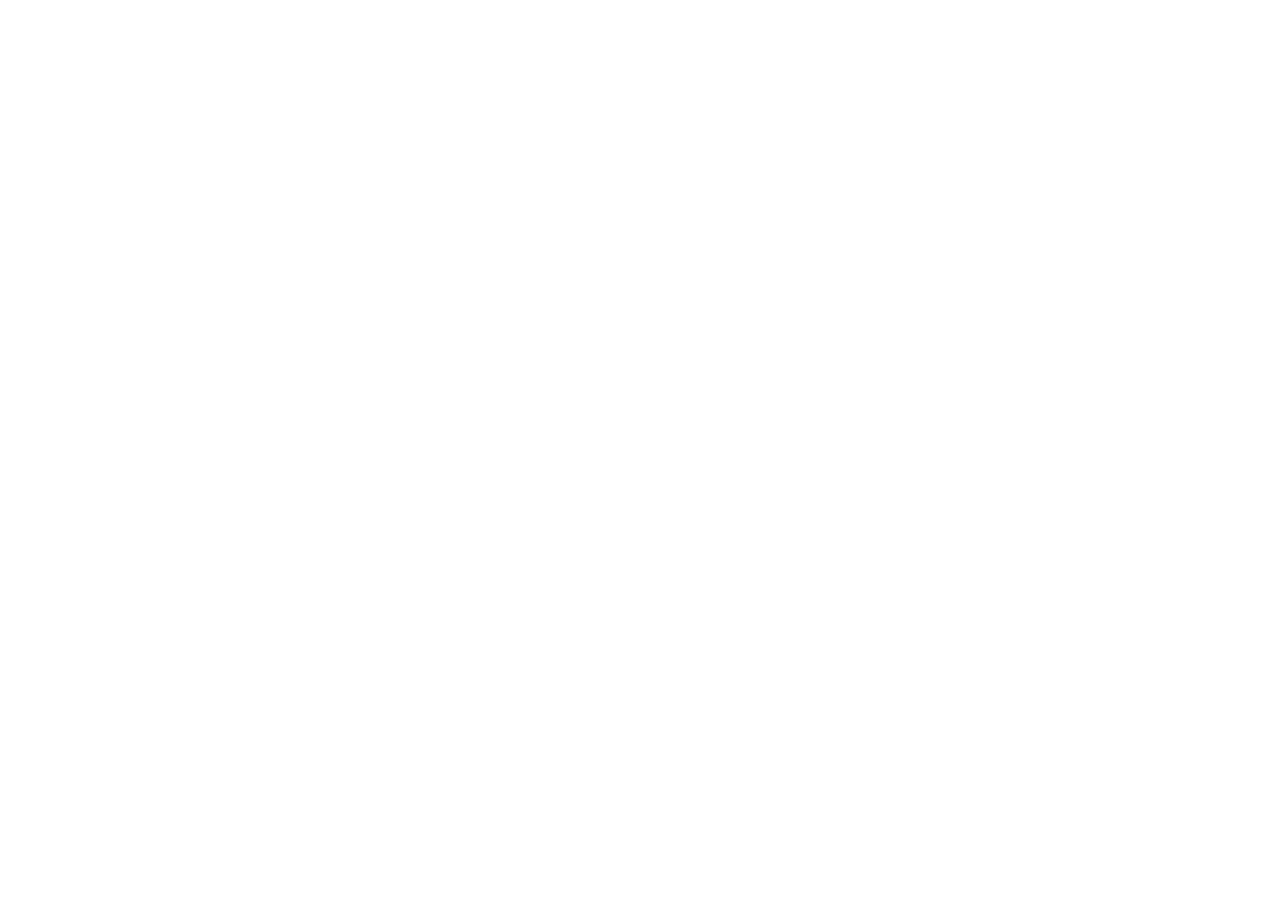
==== index.html @ d2250d35 "init project" ====
<!DOCTYPE html>
<html lang="en">

<head>
    <meta charset="UTF-8">
    <meta http-equiv="X-UA-Compatible" content="IE=edge">
    <meta name="viewport" content="width=device-width, initial-scale=1.0">
    <title>Document</title>
</head>

<body>

</body>

</html>
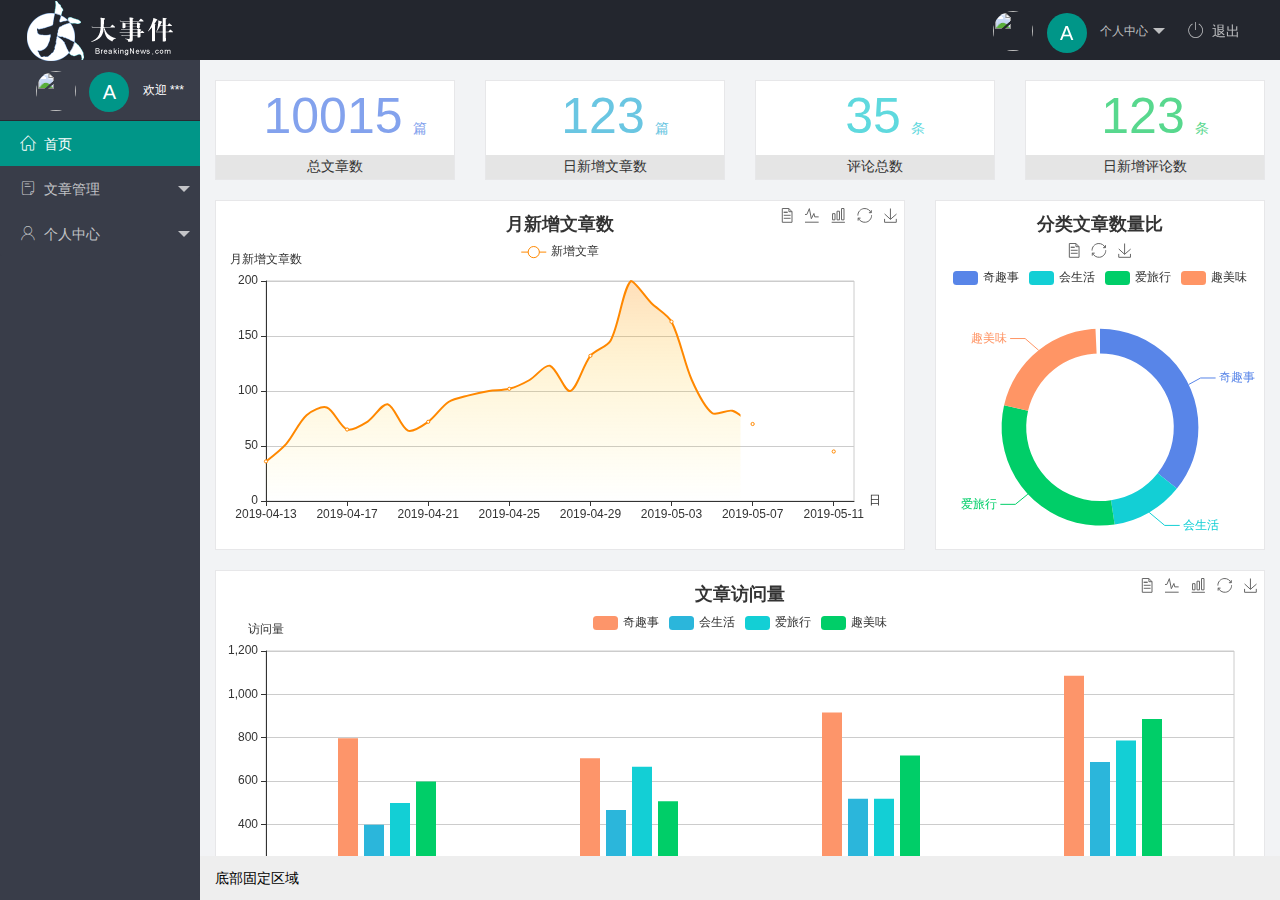
==== commit c8de2847: "完成了主页功能的开发" ====
--- a/index.html
+++ b/index.html
@@ -5,11 +5,89 @@
     <meta charset="UTF-8">
     <meta http-equiv="X-UA-Compatible" content="IE=edge">
     <meta name="viewport" content="width=device-width, initial-scale=1.0">
-    <title>Document</title>
+    <title>大事件</title>
+    <link rel="stylesheet" href="./assets/lib/layui/css/layui.css">
+    <link rel="stylesheet" href="./assets/fonts/iconfont.css">
+    <link rel="stylesheet" href="./assets/css/index.css">
 </head>
 
 <body>
+    <div class="layui-layout layui-layout-admin">
+        <div class="layui-header">
+            <div class="layui-logo layui-hide-xs">
+                <img src="./assets/images/logo.png" alt="">
+            </div>
+            <!-- 头部区域（可配合layui 已有的水平导航） -->
 
+            <ul class="layui-nav layui-layout-right">
+                <li class="layui-nav-item layui-hide layui-show-md-inline-block">
+                    <a href="javascript:;" class="user-info">
+                        <img src="//tva1.sinaimg.cn/crop.0.0.118.118.180/5db11ff4gw1e77d3nqrv8j203b03cweg.jpg" class="layui-nav-img">
+                        <span class="text-avatar">A</span> 个人中心
+                    </a>
+                    <dl class="layui-nav-child">
+                        <dd><a href="">基本资料</a></dd>
+                        <dd><a href="">更换头像</a></dd>
+                        <dd><a href="">重置密码</a></dd>
+                    </dl>
+                </li>
+                <li class="layui-nav-item" lay-header-event="menuRight" lay-unselect>
+                    <a href="javascript:;" id="btnlogOut">
+                        <!-- <i class="layui-icon layui-icon-more-vertical"></i> -->
+                        <span class="iconfont icon-tuichu"></span>退出
+                    </a>
+                </li>
+            </ul>
+        </div>
+
+        <div class="layui-side layui-bg-black">
+            <div class="layui-side-scroll">
+                <div class="user-info">
+                    <img src="//tva1.sinaimg.cn/crop.0.0.118.118.180/5db11ff4gw1e77d3nqrv8j203b03cweg.jpg" class="layui-nav-img">
+                    <span class="text-avatar">A</span>
+                    <span class="welcome"> 欢迎 ***</span>
+                </div>
+                <!-- 左侧导航区域（可配合layui已有的垂直导航） -->
+                <ul class="layui-nav layui-nav-tree" lay-shrink="all">
+                    <li class="layui-nav-item layui-this">
+                        <a href="./home/dashboard.html" target="fm"><span class="iconfont icon-home"></span>首页</a>
+                    </li>
+                    <li class="layui-nav-item ">
+                        <a class="" href="javascript:;"><span class="iconfont icon-16"></span>文章管理</a>
+                        <dl class="layui-nav-child">
+                            <dd><a href="javascript:;"><i class="layui-icon layui-icon-app"></i>文章类别</a></dd>
+                            <dd><a href="javascript:;"><i class="layui-icon layui-icon-app"></i>文章列表</a></dd>
+                            <dd><a href="javascript:;"><i class="layui-icon layui-icon-app"></i>发表文章</a></dd>
+                        </dl>
+                    </li>
+                    <li class="layui-nav-item">
+                        <a href="javascript:;"><span class="iconfont icon-user"></span>个人中心</a>
+                        <dl class="layui-nav-child">
+                            <dd><a href="javascript:;"><i class="layui-icon layui-icon-app"></i>基本资料</a></dd>
+                            <dd><a href="javascript:;"><i class="layui-icon layui-icon-app"></i>更换头像</a></dd>
+                            <dd><a href="javascript:;"><i class="layui-icon layui-icon-app"></i>重置密码</a></dd>
+                        </dl>
+                    </li>
+
+
+                </ul>
+            </div>
+        </div>
+
+        <div class="layui-body">
+            <!-- 内容主体区域 -->
+            <iframe name="fm" src="./home/dashboard.html" frameborder="0"></iframe>
+        </div>
+
+        <div class="layui-footer">
+            <!-- 底部固定区域 -->
+            底部固定区域
+        </div>
+    </div>
+    <script src="./assets/lib/layui/layui.all.js"></script>
+    <script src="./assets/lib/jquery.js"></script>
+    <script src="./assets/js/baseAPI.js"></script>
+    <script src="./assets/js/index.js"></script>
 </body>
 
 </html>--- a/assets/lib/layui/css/layui.css
+++ b/assets/lib/layui/css/layui.css
@@ -0,0 +1,2 @@
+/** layui-v2.5.5 MIT License By https://www.layui.com */
+ .layui-inline,img{display:inline-block;vertical-align:middle}h1,h2,h3,h4,h5,h6{font-weight:400}.layui-edge,.layui-header,.layui-inline,.layui-main{position:relative}.layui-body,.layui-edge,.layui-elip{overflow:hidden}.layui-btn,.layui-edge,.layui-inline,img{vertical-align:middle}.layui-btn,.layui-disabled,.layui-icon,.layui-unselect{-moz-user-select:none;-webkit-user-select:none;-ms-user-select:none}.layui-elip,.layui-form-checkbox span,.layui-form-pane .layui-form-label{text-overflow:ellipsis;white-space:nowrap}.layui-breadcrumb,.layui-tree-btnGroup{visibility:hidden}blockquote,body,button,dd,div,dl,dt,form,h1,h2,h3,h4,h5,h6,input,li,ol,p,pre,td,textarea,th,ul{margin:0;padding:0;-webkit-tap-highlight-color:rgba(0,0,0,0)}a:active,a:hover{outline:0}img{border:none}li{list-style:none}table{border-collapse:collapse;border-spacing:0}h4,h5,h6{font-size:100%}button,input,optgroup,option,select,textarea{font-family:inherit;font-size:inherit;font-style:inherit;font-weight:inherit;outline:0}pre{white-space:pre-wrap;white-space:-moz-pre-wrap;white-space:-pre-wrap;white-space:-o-pre-wrap;word-wrap:break-word}body{line-height:24px;font:14px Helvetica Neue,Helvetica,PingFang SC,Tahoma,Arial,sans-serif}hr{height:1px;margin:10px 0;border:0;clear:both}a{color:#333;text-decoration:none}a:hover{color:#777}a cite{font-style:normal;*cursor:pointer}.layui-border-box,.layui-border-box *{box-sizing:border-box}.layui-box,.layui-box *{box-sizing:content-box}.layui-clear{clear:both;*zoom:1}.layui-clear:after{content:'\20';clear:both;*zoom:1;display:block;height:0}.layui-inline{*display:inline;*zoom:1}.layui-edge{display:inline-block;width:0;height:0;border-width:6px;border-style:dashed;border-color:transparent}.layui-edge-top{top:-4px;border-bottom-color:#999;border-bottom-style:solid}.layui-edge-right{border-left-color:#999;border-left-style:solid}.layui-edge-bottom{top:2px;border-top-color:#999;border-top-style:solid}.layui-edge-left{border-right-color:#999;border-right-style:solid}.layui-disabled,.layui-disabled:hover{color:#d2d2d2!important;cursor:not-allowed!important}.layui-circle{border-radius:100%}.layui-show{display:block!important}.layui-hide{display:none!important}@font-face{font-family:layui-icon;src:url(../font/iconfont.eot?v=250);src:url(../font/iconfont.eot?v=250#iefix) format('embedded-opentype'),url(../font/iconfont.woff2?v=250) format('woff2'),url(../font/iconfont.woff?v=250) format('woff'),url(../font/iconfont.ttf?v=250) format('truetype'),url(../font/iconfont.svg?v=250#layui-icon) format('svg')}.layui-icon{font-family:layui-icon!important;font-size:16px;font-style:normal;-webkit-font-smoothing:antialiased;-moz-osx-font-smoothing:grayscale}.layui-icon-reply-fill:before{content:"\e611"}.layui-icon-set-fill:before{content:"\e614"}.layui-icon-menu-fill:before{content:"\e60f"}.layui-icon-search:before{content:"\e615"}.layui-icon-share:before{content:"\e641"}.layui-icon-set-sm:before{content:"\e620"}.layui-icon-engine:before{content:"\e628"}.layui-icon-close:before{content:"\1006"}.layui-icon-close-fill:before{content:"\1007"}.layui-icon-chart-screen:before{content:"\e629"}.layui-icon-star:before{content:"\e600"}.layui-icon-circle-dot:before{content:"\e617"}.layui-icon-chat:before{content:"\e606"}.layui-icon-release:before{content:"\e609"}.layui-icon-list:before{content:"\e60a"}.layui-icon-chart:before{content:"\e62c"}.layui-icon-ok-circle:before{content:"\1005"}.layui-icon-layim-theme:before{content:"\e61b"}.layui-icon-table:before{content:"\e62d"}.layui-icon-right:before{content:"\e602"}.layui-icon-left:before{content:"\e603"}.layui-icon-cart-simple:before{content:"\e698"}.layui-icon-face-cry:before{content:"\e69c"}.layui-icon-face-smile:before{content:"\e6af"}.layui-icon-survey:before{content:"\e6b2"}.layui-icon-tree:before{content:"\e62e"}.layui-icon-upload-circle:before{content:"\e62f"}.layui-icon-add-circle:before{content:"\e61f"}.layui-icon-download-circle:before{content:"\e601"}.layui-icon-templeate-1:before{content:"\e630"}.layui-icon-util:before{content:"\e631"}.layui-icon-face-surprised:before{content:"\e664"}.layui-icon-edit:before{content:"\e642"}.layui-icon-speaker:before{content:"\e645"}.layui-icon-down:before{content:"\e61a"}.layui-icon-file:before{content:"\e621"}.layui-icon-layouts:before{content:"\e632"}.layui-icon-rate-half:before{content:"\e6c9"}.layui-icon-add-circle-fine:before{content:"\e608"}.layui-icon-prev-circle:before{content:"\e633"}.layui-icon-read:before{content:"\e705"}.layui-icon-404:before{content:"\e61c"}.layui-icon-carousel:before{content:"\e634"}.layui-icon-help:before{content:"\e607"}.layui-icon-code-circle:before{content:"\e635"}.layui-icon-water:before{content:"\e636"}.layui-icon-username:before{content:"\e66f"}.layui-icon-find-fill:before{content:"\e670"}.layui-icon-about:before{content:"\e60b"}.layui-icon-location:before{content:"\e715"}.layui-icon-up:before{content:"\e619"}.layui-icon-pause:before{content:"\e651"}.layui-icon-date:before{content:"\e637"}.layui-icon-layim-uploadfile:before{content:"\e61d"}.layui-icon-delete:before{content:"\e640"}.layui-icon-play:before{content:"\e652"}.layui-icon-top:before{content:"\e604"}.layui-icon-friends:before{content:"\e612"}.layui-icon-refresh-3:before{content:"\e9aa"}.layui-icon-ok:before{content:"\e605"}.layui-icon-layer:before{content:"\e638"}.layui-icon-face-smile-fine:before{content:"\e60c"}.layui-icon-dollar:before{content:"\e659"}.layui-icon-group:before{content:"\e613"}.layui-icon-layim-download:before{content:"\e61e"}.layui-icon-picture-fine:before{content:"\e60d"}.layui-icon-link:before{content:"\e64c"}.layui-icon-diamond:before{content:"\e735"}.layui-icon-log:before{content:"\e60e"}.layui-icon-rate-solid:before{content:"\e67a"}.layui-icon-fonts-del:before{content:"\e64f"}.layui-icon-unlink:before{content:"\e64d"}.layui-icon-fonts-clear:before{content:"\e639"}.layui-icon-triangle-r:before{content:"\e623"}.layui-icon-circle:before{content:"\e63f"}.layui-icon-radio:before{content:"\e643"}.layui-icon-align-center:before{content:"\e647"}.layui-icon-align-right:before{content:"\e648"}.layui-icon-align-left:before{content:"\e649"}.layui-icon-loading-1:before{content:"\e63e"}.layui-icon-return:before{content:"\e65c"}.layui-icon-fonts-strong:before{content:"\e62b"}.layui-icon-upload:before{content:"\e67c"}.layui-icon-dialogue:before{content:"\e63a"}.layui-icon-video:before{content:"\e6ed"}.layui-icon-headset:before{content:"\e6fc"}.layui-icon-cellphone-fine:before{content:"\e63b"}.layui-icon-add-1:before{content:"\e654"}.layui-icon-face-smile-b:before{content:"\e650"}.layui-icon-fonts-html:before{content:"\e64b"}.layui-icon-form:before{content:"\e63c"}.layui-icon-cart:before{content:"\e657"}.layui-icon-camera-fill:before{content:"\e65d"}.layui-icon-tabs:before{content:"\e62a"}.layui-icon-fonts-code:before{content:"\e64e"}.layui-icon-fire:before{content:"\e756"}.layui-icon-set:before{content:"\e716"}.layui-icon-fonts-u:before{content:"\e646"}.layui-icon-triangle-d:before{content:"\e625"}.layui-icon-tips:before{content:"\e702"}.layui-icon-picture:before{content:"\e64a"}.layui-icon-more-vertical:before{content:"\e671"}.layui-icon-flag:before{content:"\e66c"}.layui-icon-loading:before{content:"\e63d"}.layui-icon-fonts-i:before{content:"\e644"}.layui-icon-refresh-1:before{content:"\e666"}.layui-icon-rmb:before{content:"\e65e"}.layui-icon-home:before{content:"\e68e"}.layui-icon-user:before{content:"\e770"}.layui-icon-notice:before{content:"\e667"}.layui-icon-login-weibo:before{content:"\e675"}.layui-icon-voice:before{content:"\e688"}.layui-icon-upload-drag:before{content:"\e681"}.layui-icon-login-qq:before{content:"\e676"}.layui-icon-snowflake:before{content:"\e6b1"}.layui-icon-file-b:before{content:"\e655"}.layui-icon-template:before{content:"\e663"}.layui-icon-auz:before{content:"\e672"}.layui-icon-console:before{content:"\e665"}.layui-icon-app:before{content:"\e653"}.layui-icon-prev:before{content:"\e65a"}.layui-icon-website:before{content:"\e7ae"}.layui-icon-next:before{content:"\e65b"}.layui-icon-component:before{content:"\e857"}.layui-icon-more:before{content:"\e65f"}.layui-icon-login-wechat:before{content:"\e677"}.layui-icon-shrink-right:before{content:"\e668"}.layui-icon-spread-left:before{content:"\e66b"}.layui-icon-camera:before{content:"\e660"}.layui-icon-note:before{content:"\e66e"}.layui-icon-refresh:before{content:"\e669"}.layui-icon-female:before{content:"\e661"}.layui-icon-male:before{content:"\e662"}.layui-icon-password:before{content:"\e673"}.layui-icon-senior:before{content:"\e674"}.layui-icon-theme:before{content:"\e66a"}.layui-icon-tread:before{content:"\e6c5"}.layui-icon-praise:before{content:"\e6c6"}.layui-icon-star-fill:before{content:"\e658"}.layui-icon-rate:before{content:"\e67b"}.layui-icon-template-1:before{content:"\e656"}.layui-icon-vercode:before{content:"\e679"}.layui-icon-cellphone:before{content:"\e678"}.layui-icon-screen-full:before{content:"\e622"}.layui-icon-screen-restore:before{content:"\e758"}.layui-icon-cols:before{content:"\e610"}.layui-icon-export:before{content:"\e67d"}.layui-icon-print:before{content:"\e66d"}.layui-icon-slider:before{content:"\e714"}.layui-icon-addition:before{content:"\e624"}.layui-icon-subtraction:before{content:"\e67e"}.layui-icon-service:before{content:"\e626"}.layui-icon-transfer:before{content:"\e691"}.layui-main{width:1140px;margin:0 auto}.layui-header{z-index:1000;height:60px}.layui-header a:hover{transition:all .5s;-webkit-transition:all .5s}.layui-side{position:fixed;left:0;top:0;bottom:0;z-index:999;width:200px;overflow-x:hidden}.layui-side-scroll{position:relative;width:220px;height:100%;overflow-x:hidden}.layui-body{position:absolute;left:200px;right:0;top:0;bottom:0;z-index:998;width:auto;overflow-y:auto;box-sizing:border-box}.layui-layout-body{overflow:hidden}.layui-layout-admin .layui-header{background-color:#23262E}.layui-layout-admin .layui-side{top:60px;width:200px;overflow-x:hidden}.layui-layout-admin .layui-body{position:fixed;top:60px;bottom:44px}.layui-layout-admin .layui-main{width:auto;margin:0 15px}.layui-layout-admin .layui-footer{position:fixed;left:200px;right:0;bottom:0;height:44px;line-height:44px;padding:0 15px;background-color:#eee}.layui-layout-admin .layui-logo{position:absolute;left:0;top:0;width:200px;height:100%;line-height:60px;text-align:center;color:#009688;font-size:16px}.layui-layout-admin .layui-header .layui-nav{background:0 0}.layui-layout-left{position:absolute!important;left:200px;top:0}.layui-layout-right{position:absolute!important;right:0;top:0}.layui-container{position:relative;margin:0 auto;padding:0 15px;box-sizing:border-box}.layui-fluid{position:relative;margin:0 auto;padding:0 15px}.layui-row:after,.layui-row:before{content:'';display:block;clear:both}.layui-col-lg1,.layui-col-lg10,.layui-col-lg11,.layui-col-lg12,.layui-col-lg2,.layui-col-lg3,.layui-col-lg4,.layui-col-lg5,.layui-col-lg6,.layui-col-lg7,.layui-col-lg8,.layui-col-lg9,.layui-col-md1,.layui-col-md10,.layui-col-md11,.layui-col-md12,.layui-col-md2,.layui-col-md3,.layui-col-md4,.layui-col-md5,.layui-col-md6,.layui-col-md7,.layui-col-md8,.layui-col-md9,.layui-col-sm1,.layui-col-sm10,.layui-col-sm11,.layui-col-sm12,.layui-col-sm2,.layui-col-sm3,.layui-col-sm4,.layui-col-sm5,.layui-col-sm6,.layui-col-sm7,.layui-col-sm8,.layui-col-sm9,.layui-col-xs1,.layui-col-xs10,.layui-col-xs11,.layui-col-xs12,.layui-col-xs2,.layui-col-xs3,.layui-col-xs4,.layui-col-xs5,.layui-col-xs6,.layui-col-xs7,.layui-col-xs8,.layui-col-xs9{position:relative;display:block;box-sizing:border-box}.layui-col-xs1,.layui-col-xs10,.layui-col-xs11,.layui-col-xs12,.layui-col-xs2,.layui-col-xs3,.layui-col-xs4,.layui-col-xs5,.layui-col-xs6,.layui-col-xs7,.layui-col-xs8,.layui-col-xs9{float:left}.layui-col-xs1{width:8.33333333%}.layui-col-xs2{width:16.66666667%}.layui-col-xs3{width:25%}.layui-col-xs4{width:33.33333333%}.layui-col-xs5{width:41.66666667%}.layui-col-xs6{width:50%}.layui-col-xs7{width:58.33333333%}.layui-col-xs8{width:66.66666667%}.layui-col-xs9{width:75%}.layui-col-xs10{width:83.33333333%}.layui-col-xs11{width:91.66666667%}.layui-col-xs12{width:100%}.layui-col-xs-offset1{margin-left:8.33333333%}.layui-col-xs-offset2{margin-left:16.66666667%}.layui-col-xs-offset3{margin-left:25%}.layui-col-xs-offset4{margin-left:33.33333333%}.layui-col-xs-offset5{margin-left:41.66666667%}.layui-col-xs-offset6{margin-left:50%}.layui-col-xs-offset7{margin-left:58.33333333%}.layui-col-xs-offset8{margin-left:66.66666667%}.layui-col-xs-offset9{margin-left:75%}.layui-col-xs-offset10{margin-left:83.33333333%}.layui-col-xs-offset11{margin-left:91.66666667%}.layui-col-xs-offset12{margin-left:100%}@media screen and (max-width:768px){.layui-hide-xs{display:none!important}.layui-show-xs-block{display:block!important}.layui-show-xs-inline{display:inline!important}.layui-show-xs-inline-block{display:inline-block!important}}@media screen and (min-width:768px){.layui-container{width:750px}.layui-hide-sm{display:none!important}.layui-show-sm-block{display:block!important}.layui-show-sm-inline{display:inline!important}.layui-show-sm-inline-block{display:inline-block!important}.layui-col-sm1,.layui-col-sm10,.layui-col-sm11,.layui-col-sm12,.layui-col-sm2,.layui-col-sm3,.layui-col-sm4,.layui-col-sm5,.layui-col-sm6,.layui-col-sm7,.layui-col-sm8,.layui-col-sm9{float:left}.layui-col-sm1{width:8.33333333%}.layui-col-sm2{width:16.66666667%}.layui-col-sm3{width:25%}.layui-col-sm4{width:33.33333333%}.layui-col-sm5{width:41.66666667%}.layui-col-sm6{width:50%}.layui-col-sm7{width:58.33333333%}.layui-col-sm8{width:66.66666667%}.layui-col-sm9{width:75%}.layui-col-sm10{width:83.33333333%}.layui-col-sm11{width:91.66666667%}.layui-col-sm12{width:100%}.layui-col-sm-offset1{margin-left:8.33333333%}.layui-col-sm-offset2{margin-left:16.66666667%}.layui-col-sm-offset3{margin-left:25%}.layui-col-sm-offset4{margin-left:33.33333333%}.layui-col-sm-offset5{margin-left:41.66666667%}.layui-col-sm-offset6{margin-left:50%}.layui-col-sm-offset7{margin-left:58.33333333%}.layui-col-sm-offset8{margin-left:66.66666667%}.layui-col-sm-offset9{margin-left:75%}.layui-col-sm-offset10{margin-left:83.33333333%}.layui-col-sm-offset11{margin-left:91.66666667%}.layui-col-sm-offset12{margin-left:100%}}@media screen and (min-width:992px){.layui-container{width:970px}.layui-hide-md{display:none!important}.layui-show-md-block{display:block!important}.layui-show-md-inline{display:inline!important}.layui-show-md-inline-block{display:inline-block!important}.layui-col-md1,.layui-col-md10,.layui-col-md11,.layui-col-md12,.layui-col-md2,.layui-col-md3,.layui-col-md4,.layui-col-md5,.layui-col-md6,.layui-col-md7,.layui-col-md8,.layui-col-md9{float:left}.layui-col-md1{width:8.33333333%}.layui-col-md2{width:16.66666667%}.layui-col-md3{width:25%}.layui-col-md4{width:33.33333333%}.layui-col-md5{width:41.66666667%}.layui-col-md6{width:50%}.layui-col-md7{width:58.33333333%}.layui-col-md8{width:66.66666667%}.layui-col-md9{width:75%}.layui-col-md10{width:83.33333333%}.layui-col-md11{width:91.66666667%}.layui-col-md12{width:100%}.layui-col-md-offset1{margin-left:8.33333333%}.layui-col-md-offset2{margin-left:16.66666667%}.layui-col-md-offset3{margin-left:25%}.layui-col-md-offset4{margin-left:33.33333333%}.layui-col-md-offset5{margin-left:41.66666667%}.layui-col-md-offset6{margin-left:50%}.layui-col-md-offset7{margin-left:58.33333333%}.layui-col-md-offset8{margin-left:66.66666667%}.layui-col-md-offset9{margin-left:75%}.layui-col-md-offset10{margin-left:83.33333333%}.layui-col-md-offset11{margin-left:91.66666667%}.layui-col-md-offset12{margin-left:100%}}@media screen and (min-width:1200px){.layui-container{width:1170px}.layui-hide-lg{display:none!important}.layui-show-lg-block{display:block!important}.layui-show-lg-inline{display:inline!important}.layui-show-lg-inline-block{display:inline-block!important}.layui-col-lg1,.layui-col-lg10,.layui-col-lg11,.layui-col-lg12,.layui-col-lg2,.layui-col-lg3,.layui-col-lg4,.layui-col-lg5,.layui-col-lg6,.layui-col-lg7,.layui-col-lg8,.layui-col-lg9{float:left}.layui-col-lg1{width:8.33333333%}.layui-col-lg2{width:16.66666667%}.layui-col-lg3{width:25%}.layui-col-lg4{width:33.33333333%}.layui-col-lg5{width:41.66666667%}.layui-col-lg6{width:50%}.layui-col-lg7{width:58.33333333%}.layui-col-lg8{width:66.66666667%}.layui-col-lg9{width:75%}.layui-col-lg10{width:83.33333333%}.layui-col-lg11{width:91.66666667%}.layui-col-lg12{width:100%}.layui-col-lg-offset1{margin-left:8.33333333%}.layui-col-lg-offset2{margin-left:16.66666667%}.layui-col-lg-offset3{margin-left:25%}.layui-col-lg-offset4{margin-left:33.33333333%}.layui-col-lg-offset5{margin-left:41.66666667%}.layui-col-lg-offset6{margin-left:50%}.layui-col-lg-offset7{margin-left:58.33333333%}.layui-col-lg-offset8{margin-left:66.66666667%}.layui-col-lg-offset9{margin-left:75%}.layui-col-lg-offset10{margin-left:83.33333333%}.layui-col-lg-offset11{margin-left:91.66666667%}.layui-col-lg-offset12{margin-left:100%}}.layui-col-space1{margin:-.5px}.layui-col-space1>*{padding:.5px}.layui-col-space3{margin:-1.5px}.layui-col-space3>*{padding:1.5px}.layui-col-space5{margin:-2.5px}.layui-col-space5>*{padding:2.5px}.layui-col-space8{margin:-3.5px}.layui-col-space8>*{padding:3.5px}.layui-col-space10{margin:-5px}.layui-col-space10>*{padding:5px}.layui-col-space12{margin:-6px}.layui-col-space12>*{padding:6px}.layui-col-space15{margin:-7.5px}.layui-col-space15>*{padding:7.5px}.layui-col-space18{margin:-9px}.layui-col-space18>*{padding:9px}.layui-col-space20{margin:-10px}.layui-col-space20>*{padding:10px}.layui-col-space22{margin:-11px}.layui-col-space22>*{padding:11px}.layui-col-space25{margin:-12.5px}.layui-col-space25>*{padding:12.5px}.layui-col-space30{margin:-15px}.layui-col-space30>*{padding:15px}.layui-btn,.layui-input,.layui-select,.layui-textarea,.layui-upload-button{outline:0;-webkit-appearance:none;transition:all .3s;-webkit-transition:all .3s;box-sizing:border-box}.layui-elem-quote{margin-bottom:10px;padding:15px;line-height:22px;border-left:5px solid #009688;border-radius:0 2px 2px 0;background-color:#f2f2f2}.layui-quote-nm{border-style:solid;border-width:1px 1px 1px 5px;background:0 0}.layui-elem-field{margin-bottom:10px;padding:0;border-width:1px;border-style:solid}.layui-elem-field legend{margin-left:20px;padding:0 10px;font-size:20px;font-weight:300}.layui-field-title{margin:10px 0 20px;border-width:1px 0 0}.layui-field-box{padding:10px 15px}.layui-field-title .layui-field-box{padding:10px 0}.layui-progress{position:relative;height:6px;border-radius:20px;background-color:#e2e2e2}.layui-progress-bar{position:absolute;left:0;top:0;width:0;max-width:100%;height:6px;border-radius:20px;text-align:right;background-color:#5FB878;transition:all .3s;-webkit-transition:all .3s}.layui-progress-big,.layui-progress-big .layui-progress-bar{height:18px;line-height:18px}.layui-progress-text{position:relative;top:-20px;line-height:18px;font-size:12px;color:#666}.layui-progress-big .layui-progress-text{position:static;padding:0 10px;color:#fff}.layui-collapse{border-width:1px;border-style:solid;border-radius:2px}.layui-colla-content,.layui-colla-item{border-top-width:1px;border-top-style:solid}.layui-colla-item:first-child{border-top:none}.layui-colla-title{position:relative;height:42px;line-height:42px;padding:0 15px 0 35px;color:#333;background-color:#f2f2f2;cursor:pointer;font-size:14px;overflow:hidden}.layui-colla-content{display:none;padding:10px 15px;line-height:22px;color:#666}.layui-colla-icon{position:absolute;left:15px;top:0;font-size:14px}.layui-card{margin-bottom:15px;border-radius:2px;background-color:#fff;box-shadow:0 1px 2px 0 rgba(0,0,0,.05)}.layui-card:last-child{margin-bottom:0}.layui-card-header{position:relative;height:42px;line-height:42px;padding:0 15px;border-bottom:1px solid #f6f6f6;color:#333;border-radius:2px 2px 0 0;font-size:14px}.layui-bg-black,.layui-bg-blue,.layui-bg-cyan,.layui-bg-green,.layui-bg-orange,.layui-bg-red{color:#fff!important}.layui-card-body{position:relative;padding:10px 15px;line-height:24px}.layui-card-body[pad15]{padding:15px}.layui-card-body[pad20]{padding:20px}.layui-card-body .layui-table{margin:5px 0}.layui-card .layui-tab{margin:0}.layui-panel-window{position:relative;padding:15px;border-radius:0;border-top:5px solid #E6E6E6;background-color:#fff}.layui-auxiliar-moving{position:fixed;left:0;right:0;top:0;bottom:0;width:100%;height:100%;background:0 0;z-index:9999999999}.layui-form-label,.layui-form-mid,.layui-form-select,.layui-input-block,.layui-input-inline,.layui-textarea{position:relative}.layui-bg-red{background-color:#FF5722!important}.layui-bg-orange{background-color:#FFB800!important}.layui-bg-green{background-color:#009688!important}.layui-bg-cyan{background-color:#2F4056!important}.layui-bg-blue{background-color:#1E9FFF!important}.layui-bg-black{background-color:#393D49!important}.layui-bg-gray{background-color:#eee!important;color:#666!important}.layui-badge-rim,.layui-colla-content,.layui-colla-item,.layui-collapse,.layui-elem-field,.layui-form-pane .layui-form-item[pane],.layui-form-pane .layui-form-label,.layui-input,.layui-layedit,.layui-layedit-tool,.layui-quote-nm,.layui-select,.layui-tab-bar,.layui-tab-card,.layui-tab-title,.layui-tab-title .layui-this:after,.layui-textarea{border-color:#e6e6e6}.layui-timeline-item:before,hr{background-color:#e6e6e6}.layui-text{line-height:22px;font-size:14px;color:#666}.layui-text h1,.layui-text h2,.layui-text h3{font-weight:500;color:#333}.layui-text h1{font-size:30px}.layui-text h2{font-size:24px}.layui-text h3{font-size:18px}.layui-text a:not(.layui-btn){color:#01AAED}.layui-text a:not(.layui-btn):hover{text-decoration:underline}.layui-text ul{padding:5px 0 5px 15px}.layui-text ul li{margin-top:5px;list-style-type:disc}.layui-text em,.layui-word-aux{color:#999!important;padding:0 5px!important}.layui-btn{display:inline-block;height:38px;line-height:38px;padding:0 18px;background-color:#009688;color:#fff;white-space:nowrap;text-align:center;font-size:14px;border:none;border-radius:2px;cursor:pointer}.layui-btn:hover{opacity:.8;filter:alpha(opacity=80);color:#fff}.layui-btn:active{opacity:1;filter:alpha(opacity=100)}.layui-btn+.layui-btn{margin-left:10px}.layui-btn-container{font-size:0}.layui-btn-container .layui-btn{margin-right:10px;margin-bottom:10px}.layui-btn-container .layui-btn+.layui-btn{margin-left:0}.layui-table .layui-btn-container .layui-btn{margin-bottom:9px}.layui-btn-radius{border-radius:100px}.layui-btn .layui-icon{margin-right:3px;font-size:18px;vertical-align:bottom;vertical-align:middle\9}.layui-btn-primary{border:1px solid #C9C9C9;background-color:#fff;color:#555}.layui-btn-primary:hover{border-color:#009688;color:#333}.layui-btn-normal{background-color:#1E9FFF}.layui-btn-warm{background-color:#FFB800}.layui-btn-danger{background-color:#FF5722}.layui-btn-checked{background-color:#5FB878}.layui-btn-disabled,.layui-btn-disabled:active,.layui-btn-disabled:hover{border:1px solid #e6e6e6;background-color:#FBFBFB;color:#C9C9C9;cursor:not-allowed;opacity:1}.layui-btn-lg{height:44px;line-height:44px;padding:0 25px;font-size:16px}.layui-btn-sm{height:30px;line-height:30px;padding:0 10px;font-size:12px}.layui-btn-sm i{font-size:16px!important}.layui-btn-xs{height:22px;line-height:22px;padding:0 5px;font-size:12px}.layui-btn-xs i{font-size:14px!important}.layui-btn-group{display:inline-block;vertical-align:middle;font-size:0}.layui-btn-group .layui-btn{margin-left:0!important;margin-right:0!important;border-left:1px solid rgba(255,255,255,.5);border-radius:0}.layui-btn-group .layui-btn-primary{border-left:none}.layui-btn-group .layui-btn-primary:hover{border-color:#C9C9C9;color:#009688}.layui-btn-group .layui-btn:first-child{border-left:none;border-radius:2px 0 0 2px}.layui-btn-group .layui-btn-primary:first-child{border-left:1px solid #c9c9c9}.layui-btn-group .layui-btn:last-child{border-radius:0 2px 2px 0}.layui-btn-group .layui-btn+.layui-btn{margin-left:0}.layui-btn-group+.layui-btn-group{margin-left:10px}.layui-btn-fluid{width:100%}.layui-input,.layui-select,.layui-textarea{height:38px;line-height:1.3;line-height:38px\9;border-width:1px;border-style:solid;background-color:#fff;border-radius:2px}.layui-input::-webkit-input-placeholder,.layui-select::-webkit-input-placeholder,.layui-textarea::-webkit-input-placeholder{line-height:1.3}.layui-input,.layui-textarea{display:block;width:100%;padding-left:10px}.layui-input:hover,.layui-textarea:hover{border-color:#D2D2D2!important}.layui-input:focus,.layui-textarea:focus{border-color:#C9C9C9!important}.layui-textarea{min-height:100px;height:auto;line-height:20px;padding:6px 10px;resize:vertical}.layui-select{padding:0 10px}.layui-form input[type=checkbox],.layui-form input[type=radio],.layui-form select{display:none}.layui-form [lay-ignore]{display:initial}.layui-form-item{margin-bottom:15px;clear:both;*zoom:1}.layui-form-item:after{content:'\20';clear:both;*zoom:1;display:block;height:0}.layui-form-label{float:left;display:block;padding:9px 15px;width:80px;font-weight:400;line-height:20px;text-align:right}.layui-form-label-col{display:block;float:none;padding:9px 0;line-height:20px;text-align:left}.layui-form-item .layui-inline{margin-bottom:5px;margin-right:10px}.layui-input-block{margin-left:110px;min-height:36px}.layui-input-inline{display:inline-block;vertical-align:middle}.layui-form-item .layui-input-inline{float:left;width:190px;margin-right:10px}.layui-form-text .layui-input-inline{width:auto}.layui-form-mid{float:left;display:block;padding:9px 0!important;line-height:20px;margin-right:10px}.layui-form-danger+.layui-form-select .layui-input,.layui-form-danger:focus{border-color:#FF5722!important}.layui-form-select .layui-input{padding-right:30px;cursor:pointer}.layui-form-select .layui-edge{position:absolute;right:10px;top:50%;margin-top:-3px;cursor:pointer;border-width:6px;border-top-color:#c2c2c2;border-top-style:solid;transition:all .3s;-webkit-transition:all .3s}.layui-form-select dl{display:none;position:absolute;left:0;top:42px;padding:5px 0;z-index:899;min-width:100%;border:1px solid #d2d2d2;max-height:300px;overflow-y:auto;background-color:#fff;border-radius:2px;box-shadow:0 2px 4px rgba(0,0,0,.12);box-sizing:border-box}.layui-form-select dl dd,.layui-form-select dl dt{padding:0 10px;line-height:36px;white-space:nowrap;overflow:hidden;text-overflow:ellipsis}.layui-form-select dl dt{font-size:12px;color:#999}.layui-form-select dl dd{cursor:pointer}.layui-form-select dl dd:hover{background-color:#f2f2f2;-webkit-transition:.5s all;transition:.5s all}.layui-form-select .layui-select-group dd{padding-left:20px}.layui-form-select dl dd.layui-select-tips{padding-left:10px!important;color:#999}.layui-form-select dl dd.layui-this{background-color:#5FB878;color:#fff}.layui-form-checkbox,.layui-form-select dl dd.layui-disabled{background-color:#fff}.layui-form-selected dl{display:block}.layui-form-checkbox,.layui-form-checkbox *,.layui-form-switch{display:inline-block;vertical-align:middle}.layui-form-selected .layui-edge{margin-top:-9px;-webkit-transform:rotate(180deg);transform:rotate(180deg);margin-top:-3px\9}:root .layui-form-selected .layui-edge{margin-top:-9px\0/IE9}.layui-form-selectup dl{top:auto;bottom:42px}.layui-select-none{margin:5px 0;text-align:center;color:#999}.layui-select-disabled .layui-disabled{border-color:#eee!important}.layui-select-disabled .layui-edge{border-top-color:#d2d2d2}.layui-form-checkbox{position:relative;height:30px;line-height:30px;margin-right:10px;padding-right:30px;cursor:pointer;font-size:0;-webkit-transition:.1s linear;transition:.1s linear;box-sizing:border-box}.layui-form-checkbox span{padding:0 10px;height:100%;font-size:14px;border-radius:2px 0 0 2px;background-color:#d2d2d2;color:#fff;overflow:hidden}.layui-form-checkbox:hover span{background-color:#c2c2c2}.layui-form-checkbox i{position:absolute;right:0;top:0;width:30px;height:28px;border:1px solid #d2d2d2;border-left:none;border-radius:0 2px 2px 0;color:#fff;font-size:20px;text-align:center}.layui-form-checkbox:hover i{border-color:#c2c2c2;color:#c2c2c2}.layui-form-checked,.layui-form-checked:hover{border-color:#5FB878}.layui-form-checked span,.layui-form-checked:hover span{background-color:#5FB878}.layui-form-checked i,.layui-form-checked:hover i{color:#5FB878}.layui-form-item .layui-form-checkbox{margin-top:4px}.layui-form-checkbox[lay-skin=primary]{height:auto!important;line-height:normal!important;min-width:18px;min-height:18px;border:none!important;margin-right:0;padding-left:28px;padding-right:0;background:0 0}.layui-form-checkbox[lay-skin=primary] span{padding-left:0;padding-right:15px;line-height:18px;background:0 0;color:#666}.layui-form-checkbox[lay-skin=primary] i{right:auto;left:0;width:16px;height:16px;line-height:16px;border:1px solid #d2d2d2;font-size:12px;border-radius:2px;background-color:#fff;-webkit-transition:.1s linear;transition:.1s linear}.layui-form-checkbox[lay-skin=primary]:hover i{border-color:#5FB878;color:#fff}.layui-form-checked[lay-skin=primary] i{border-color:#5FB878!important;background-color:#5FB878;color:#fff}.layui-checkbox-disbaled[lay-skin=primary] span{background:0 0!important;color:#c2c2c2}.layui-checkbox-disbaled[lay-skin=primary]:hover i{border-color:#d2d2d2}.layui-form-item .layui-form-checkbox[lay-skin=primary]{margin-top:10px}.layui-form-switch{position:relative;height:22px;line-height:22px;min-width:35px;padding:0 5px;margin-top:8px;border:1px solid #d2d2d2;border-radius:20px;cursor:pointer;background-color:#fff;-webkit-transition:.1s linear;transition:.1s linear}.layui-form-switch i{position:absolute;left:5px;top:3px;width:16px;height:16px;border-radius:20px;background-color:#d2d2d2;-webkit-transition:.1s linear;transition:.1s linear}.layui-form-switch em{position:relative;top:0;width:25px;margin-left:21px;padding:0!important;text-align:center!important;color:#999!important;font-style:normal!important;font-size:12px}.layui-form-onswitch{border-color:#5FB878;background-color:#5FB878}.layui-checkbox-disbaled,.layui-checkbox-disbaled i{border-color:#e2e2e2!important}.layui-form-onswitch i{left:100%;margin-left:-21px;background-color:#fff}.layui-form-onswitch em{margin-left:5px;margin-right:21px;color:#fff!important}.layui-checkbox-disbaled span{background-color:#e2e2e2!important}.layui-checkbox-disbaled:hover i{color:#fff!important}[lay-radio]{display:none}.layui-form-radio,.layui-form-radio *{display:inline-block;vertical-align:middle}.layui-form-radio{line-height:28px;margin:6px 10px 0 0;padding-right:10px;cursor:pointer;font-size:0}.layui-form-radio *{font-size:14px}.layui-form-radio>i{margin-right:8px;font-size:22px;color:#c2c2c2}.layui-form-radio>i:hover,.layui-form-radioed>i{color:#5FB878}.layui-radio-disbaled>i{color:#e2e2e2!important}.layui-form-pane .layui-form-label{width:110px;padding:8px 15px;height:38px;line-height:20px;border-width:1px;border-style:solid;border-radius:2px 0 0 2px;text-align:center;background-color:#FBFBFB;overflow:hidden;box-sizing:border-box}.layui-form-pane .layui-input-inline{margin-left:-1px}.layui-form-pane .layui-input-block{margin-left:110px;left:-1px}.layui-form-pane .layui-input{border-radius:0 2px 2px 0}.layui-form-pane .layui-form-text .layui-form-label{float:none;width:100%;border-radius:2px;box-sizing:border-box;text-align:left}.layui-form-pane .layui-form-text .layui-input-inline{display:block;margin:0;top:-1px;clear:both}.layui-form-pane .layui-form-text .layui-input-block{margin:0;left:0;top:-1px}.layui-form-pane .layui-form-text .layui-textarea{min-height:100px;border-radius:0 0 2px 2px}.layui-form-pane .layui-form-checkbox{margin:4px 0 4px 10px}.layui-form-pane .layui-form-radio,.layui-form-pane .layui-form-switch{margin-top:6px;margin-left:10px}.layui-form-pane .layui-form-item[pane]{position:relative;border-width:1px;border-style:solid}.layui-form-pane .layui-form-item[pane] .layui-form-label{position:absolute;left:0;top:0;height:100%;border-width:0 1px 0 0}.layui-form-pane .layui-form-item[pane] .layui-input-inline{margin-left:110px}@media screen and (max-width:450px){.layui-form-item .layui-form-label{text-overflow:ellipsis;overflow:hidden;white-space:nowrap}.layui-form-item .layui-inline{display:block;margin-right:0;margin-bottom:20px;clear:both}.layui-form-item .layui-inline:after{content:'\20';clear:both;display:block;height:0}.layui-form-item .layui-input-inline{display:block;float:none;left:-3px;width:auto;margin:0 0 10px 112px}.layui-form-item .layui-input-inline+.layui-form-mid{margin-left:110px;top:-5px;padding:0}.layui-form-item .layui-form-checkbox{margin-right:5px;margin-bottom:5px}}.layui-layedit{border-width:1px;border-style:solid;border-radius:2px}.layui-layedit-tool{padding:3px 5px;border-bottom-width:1px;border-bottom-style:solid;font-size:0}.layedit-tool-fixed{position:fixed;top:0;border-top:1px solid #e2e2e2}.layui-layedit-tool .layedit-tool-mid,.layui-layedit-tool .layui-icon{display:inline-block;vertical-align:middle;text-align:center;font-size:14px}.layui-layedit-tool .layui-icon{position:relative;width:32px;height:30px;line-height:30px;margin:3px 5px;color:#777;cursor:pointer;border-radius:2px}.layui-layedit-tool .layui-icon:hover{color:#393D49}.layui-layedit-tool .layui-icon:active{color:#000}.layui-layedit-tool .layedit-tool-active{background-color:#e2e2e2;color:#000}.layui-layedit-tool .layui-disabled,.layui-layedit-tool .layui-disabled:hover{color:#d2d2d2;cursor:not-allowed}.layui-layedit-tool .layedit-tool-mid{width:1px;height:18px;margin:0 10px;background-color:#d2d2d2}.layedit-tool-html{width:50px!important;font-size:30px!important}.layedit-tool-b,.layedit-tool-code,.layedit-tool-help{font-size:16px!important}.layedit-tool-d,.layedit-tool-face,.layedit-tool-image,.layedit-tool-unlink{font-size:18px!important}.layedit-tool-image input{position:absolute;font-size:0;left:0;top:0;width:100%;height:100%;opacity:.01;filter:Alpha(opacity=1);cursor:pointer}.layui-layedit-iframe iframe{display:block;width:100%}#LAY_layedit_code{overflow:hidden}.layui-laypage{display:inline-block;*display:inline;*zoom:1;vertical-align:middle;margin:10px 0;font-size:0}.layui-laypage>a:first-child,.layui-laypage>a:first-child em{border-radius:2px 0 0 2px}.layui-laypage>a:last-child,.layui-laypage>a:last-child em{border-radius:0 2px 2px 0}.layui-laypage>:first-child{margin-left:0!important}.layui-laypage>:last-child{margin-right:0!important}.layui-laypage a,.layui-laypage button,.layui-laypage input,.layui-laypage select,.layui-laypage span{border:1px solid #e2e2e2}.layui-laypage a,.layui-laypage span{display:inline-block;*display:inline;*zoom:1;vertical-align:middle;padding:0 15px;height:28px;line-height:28px;margin:0 -1px 5px 0;background-color:#fff;color:#333;font-size:12px}.layui-flow-more a *,.layui-laypage input,.layui-table-view select[lay-ignore]{display:inline-block}.layui-laypage a:hover{color:#009688}.layui-laypage em{font-style:normal}.layui-laypage .layui-laypage-spr{color:#999;font-weight:700}.layui-laypage a{text-decoration:none}.layui-laypage .layui-laypage-curr{position:relative}.layui-laypage .layui-laypage-curr em{position:relative;color:#fff}.layui-laypage .layui-laypage-curr .layui-laypage-em{position:absolute;left:-1px;top:-1px;padding:1px;width:100%;height:100%;background-color:#009688}.layui-laypage-em{border-radius:2px}.layui-laypage-next em,.layui-laypage-prev em{font-family:Sim sun;font-size:16px}.layui-laypage .layui-laypage-count,.layui-laypage .layui-laypage-limits,.layui-laypage .layui-laypage-refresh,.layui-laypage .layui-laypage-skip{margin-left:10px;margin-right:10px;padding:0;border:none}.layui-laypage .layui-laypage-limits,.layui-laypage .layui-laypage-refresh{vertical-align:top}.layui-laypage .layui-laypage-refresh i{font-size:18px;cursor:pointer}.layui-laypage select{height:22px;padding:3px;border-radius:2px;cursor:pointer}.layui-laypage .layui-laypage-skip{height:30px;line-height:30px;color:#999}.layui-laypage button,.layui-laypage input{height:30px;line-height:30px;border-radius:2px;vertical-align:top;background-color:#fff;box-sizing:border-box}.layui-laypage input{width:40px;margin:0 10px;padding:0 3px;text-align:center}.layui-laypage input:focus,.layui-laypage select:focus{border-color:#009688!important}.layui-laypage button{margin-left:10px;padding:0 10px;cursor:pointer}.layui-table,.layui-table-view{margin:10px 0}.layui-flow-more{margin:10px 0;text-align:center;color:#999;font-size:14px}.layui-flow-more a{height:32px;line-height:32px}.layui-flow-more a *{vertical-align:top}.layui-flow-more a cite{padding:0 20px;border-radius:3px;background-color:#eee;color:#333;font-style:normal}.layui-flow-more a cite:hover{opacity:.8}.layui-flow-more a i{font-size:30px;color:#737383}.layui-table{width:100%;background-color:#fff;color:#666}.layui-table tr{transition:all .3s;-webkit-transition:all .3s}.layui-table th{text-align:left;font-weight:400}.layui-table tbody tr:hover,.layui-table thead tr,.layui-table-click,.layui-table-header,.layui-table-hover,.layui-table-mend,.layui-table-patch,.layui-table-tool,.layui-table-total,.layui-table-total tr,.layui-table[lay-even] tr:nth-child(even){background-color:#f2f2f2}.layui-table td,.layui-table th,.layui-table-col-set,.layui-table-fixed-r,.layui-table-grid-down,.layui-table-header,.layui-table-page,.layui-table-tips-main,.layui-table-tool,.layui-table-total,.layui-table-view,.layui-table[lay-skin=line],.layui-table[lay-skin=row]{border-width:1px;border-style:solid;border-color:#e6e6e6}.layui-table td,.layui-table th{position:relative;padding:9px 15px;min-height:20px;line-height:20px;font-size:14px}.layui-table[lay-skin=line] td,.layui-table[lay-skin=line] th{border-width:0 0 1px}.layui-table[lay-skin=row] td,.layui-table[lay-skin=row] th{border-width:0 1px 0 0}.layui-table[lay-skin=nob] td,.layui-table[lay-skin=nob] th{border:none}.layui-table img{max-width:100px}.layui-table[lay-size=lg] td,.layui-table[lay-size=lg] th{padding:15px 30px}.layui-table-view .layui-table[lay-size=lg] .layui-table-cell{height:40px;line-height:40px}.layui-table[lay-size=sm] td,.layui-table[lay-size=sm] th{font-size:12px;padding:5px 10px}.layui-table-view .layui-table[lay-size=sm] .layui-table-cell{height:20px;line-height:20px}.layui-table[lay-data]{display:none}.layui-table-box{position:relative;overflow:hidden}.layui-table-view .layui-table{position:relative;width:auto;margin:0}.layui-table-view .layui-table[lay-skin=line]{border-width:0 1px 0 0}.layui-table-view .layui-table[lay-skin=row]{border-width:0 0 1px}.layui-table-view .layui-table td,.layui-table-view .layui-table th{padding:5px 0;border-top:none;border-left:none}.layui-table-view .layui-table th.layui-unselect .layui-table-cell span{cursor:pointer}.layui-table-view .layui-table td{cursor:default}.layui-table-view .layui-table td[data-edit=text]{cursor:text}.layui-table-view .layui-form-checkbox[lay-skin=primary] i{width:18px;height:18px}.layui-table-view .layui-form-radio{line-height:0;padding:0}.layui-table-view .layui-form-radio>i{margin:0;font-size:20px}.layui-table-init{position:absolute;left:0;top:0;width:100%;height:100%;text-align:center;z-index:110}.layui-table-init .layui-icon{position:absolute;left:50%;top:50%;margin:-15px 0 0 -15px;font-size:30px;color:#c2c2c2}.layui-table-header{border-width:0 0 1px;overflow:hidden}.layui-table-header .layui-table{margin-bottom:-1px}.layui-table-tool .layui-inline[lay-event]{position:relative;width:26px;height:26px;padding:5px;line-height:16px;margin-right:10px;text-align:center;color:#333;border:1px solid #ccc;cursor:pointer;-webkit-transition:.5s all;transition:.5s all}.layui-table-tool .layui-inline[lay-event]:hover{border:1px solid #999}.layui-table-tool-temp{padding-right:120px}.layui-table-tool-self{position:absolute;right:17px;top:10px}.layui-table-tool .layui-table-tool-self .layui-inline[lay-event]{margin:0 0 0 10px}.layui-table-tool-panel{position:absolute;top:29px;left:-1px;padding:5px 0;min-width:150px;min-height:40px;border:1px solid #d2d2d2;text-align:left;overflow-y:auto;background-color:#fff;box-shadow:0 2px 4px rgba(0,0,0,.12)}.layui-table-cell,.layui-table-tool-panel li{overflow:hidden;text-overflow:ellipsis;white-space:nowrap}.layui-table-tool-panel li{padding:0 10px;line-height:30px;-webkit-transition:.5s all;transition:.5s all}.layui-table-tool-panel li .layui-form-checkbox[lay-skin=primary]{width:100%;padding-left:28px}.layui-table-tool-panel li:hover{background-color:#f2f2f2}.layui-table-tool-panel li .layui-form-checkbox[lay-skin=primary] i{position:absolute;left:0;top:0}.layui-table-tool-panel li .layui-form-checkbox[lay-skin=primary] span{padding:0}.layui-table-tool .layui-table-tool-self .layui-table-tool-panel{left:auto;right:-1px}.layui-table-col-set{position:absolute;right:0;top:0;width:20px;height:100%;border-width:0 0 0 1px;background-color:#fff}.layui-table-sort{width:10px;height:20px;margin-left:5px;cursor:pointer!important}.layui-table-sort .layui-edge{position:absolute;left:5px;border-width:5px}.layui-table-sort .layui-table-sort-asc{top:3px;border-top:none;border-bottom-style:solid;border-bottom-color:#b2b2b2}.layui-table-sort .layui-table-sort-asc:hover{border-bottom-color:#666}.layui-table-sort .layui-table-sort-desc{bottom:5px;border-bottom:none;border-top-style:solid;border-top-color:#b2b2b2}.layui-table-sort .layui-table-sort-desc:hover{border-top-color:#666}.layui-table-sort[lay-sort=asc] .layui-table-sort-asc{border-bottom-color:#000}.layui-table-sort[lay-sort=desc] .layui-table-sort-desc{border-top-color:#000}.layui-table-cell{height:28px;line-height:28px;padding:0 15px;position:relative;box-sizing:border-box}.layui-table-cell .layui-form-checkbox[lay-skin=primary]{top:-1px;padding:0}.layui-table-cell .layui-table-link{color:#01AAED}.laytable-cell-checkbox,.laytable-cell-numbers,.laytable-cell-radio,.laytable-cell-space{padding:0;text-align:center}.layui-table-body{position:relative;overflow:auto;margin-right:-1px;margin-bottom:-1px}.layui-table-body .layui-none{line-height:26px;padding:15px;text-align:center;color:#999}.layui-table-fixed{position:absolute;left:0;top:0;z-index:101}.layui-table-fixed .layui-table-body{overflow:hidden}.layui-table-fixed-l{box-shadow:0 -1px 8px rgba(0,0,0,.08)}.layui-table-fixed-r{left:auto;right:-1px;border-width:0 0 0 1px;box-shadow:-1px 0 8px rgba(0,0,0,.08)}.layui-table-fixed-r .layui-table-header{position:relative;overflow:visible}.layui-table-mend{position:absolute;right:-49px;top:0;height:100%;width:50px}.layui-table-tool{position:relative;z-index:890;width:100%;min-height:50px;line-height:30px;padding:10px 15px;border-width:0 0 1px}.layui-table-tool .layui-btn-container{margin-bottom:-10px}.layui-table-page,.layui-table-total{border-width:1px 0 0;margin-bottom:-1px;overflow:hidden}.layui-table-page{position:relative;width:100%;padding:7px 7px 0;height:41px;font-size:12px;white-space:nowrap}.layui-table-page>div{height:26px}.layui-table-page .layui-laypage{margin:0}.layui-table-page .layui-laypage a,.layui-table-page .layui-laypage span{height:26px;line-height:26px;margin-bottom:10px;border:none;background:0 0}.layui-table-page .layui-laypage a,.layui-table-page .layui-laypage span.layui-laypage-curr{padding:0 12px}.layui-table-page .layui-laypage span{margin-left:0;padding:0}.layui-table-page .layui-laypage .layui-laypage-prev{margin-left:-7px!important}.layui-table-page .layui-laypage .layui-laypage-curr .layui-laypage-em{left:0;top:0;padding:0}.layui-table-page .layui-laypage button,.layui-table-page .layui-laypage input{height:26px;line-height:26px}.layui-table-page .layui-laypage input{width:40px}.layui-table-page .layui-laypage button{padding:0 10px}.layui-table-page select{height:18px}.layui-table-patch .layui-table-cell{padding:0;width:30px}.layui-table-edit{position:absolute;left:0;top:0;width:100%;height:100%;padding:0 14px 1px;border-radius:0;box-shadow:1px 1px 20px rgba(0,0,0,.15)}.layui-table-edit:focus{border-color:#5FB878!important}select.layui-table-edit{padding:0 0 0 10px;border-color:#C9C9C9}.layui-table-view .layui-form-checkbox,.layui-table-view .layui-form-radio,.layui-table-view .layui-form-switch{top:0;margin:0;box-sizing:content-box}.layui-table-view .layui-form-checkbox{top:-1px;height:26px;line-height:26px}.layui-table-view .layui-form-checkbox i{height:26px}.layui-table-grid .layui-table-cell{overflow:visible}.layui-table-grid-down{position:absolute;top:0;right:0;width:26px;height:100%;padding:5px 0;border-width:0 0 0 1px;text-align:center;background-color:#fff;color:#999;cursor:pointer}.layui-table-grid-down .layui-icon{position:absolute;top:50%;left:50%;margin:-8px 0 0 -8px}.layui-table-grid-down:hover{background-color:#fbfbfb}body .layui-table-tips .layui-layer-content{background:0 0;padding:0;box-shadow:0 1px 6px rgba(0,0,0,.12)}.layui-table-tips-main{margin:-44px 0 0 -1px;max-height:150px;padding:8px 15px;font-size:14px;overflow-y:scroll;background-color:#fff;color:#666}.layui-table-tips-c{position:absolute;right:-3px;top:-13px;width:20px;height:20px;padding:3px;cursor:pointer;background-color:#666;border-radius:50%;color:#fff}.layui-table-tips-c:hover{background-color:#777}.layui-table-tips-c:before{position:relative;right:-2px}.layui-upload-file{display:none!important;opacity:.01;filter:Alpha(opacity=1)}.layui-upload-drag,.layui-upload-form,.layui-upload-wrap{display:inline-block}.layui-upload-list{margin:10px 0}.layui-upload-choose{padding:0 10px;color:#999}.layui-upload-drag{position:relative;padding:30px;border:1px dashed #e2e2e2;background-color:#fff;text-align:center;cursor:pointer;color:#999}.layui-upload-drag .layui-icon{font-size:50px;color:#009688}.layui-upload-drag[lay-over]{border-color:#009688}.layui-upload-iframe{position:absolute;width:0;height:0;border:0;visibility:hidden}.layui-upload-wrap{position:relative;vertical-align:middle}.layui-upload-wrap .layui-upload-file{display:block!important;position:absolute;left:0;top:0;z-index:10;font-size:100px;width:100%;height:100%;opacity:.01;filter:Alpha(opacity=1);cursor:pointer}.layui-transfer-active,.layui-transfer-box{display:inline-block;vertical-align:middle}.layui-transfer-box,.layui-transfer-header,.layui-transfer-search{border-width:0;border-style:solid;border-color:#e6e6e6}.layui-transfer-box{position:relative;border-width:1px;width:200px;height:360px;border-radius:2px;background-color:#fff}.layui-transfer-box .layui-form-checkbox{width:100%;margin:0!important}.layui-transfer-header{height:38px;line-height:38px;padding:0 10px;border-bottom-width:1px}.layui-transfer-search{position:relative;padding:10px;border-bottom-width:1px}.layui-transfer-search .layui-input{height:32px;padding-left:30px;font-size:12px}.layui-transfer-search .layui-icon-search{position:absolute;left:20px;top:50%;margin-top:-8px;color:#666}.layui-transfer-active{margin:0 15px}.layui-transfer-active .layui-btn{display:block;margin:0;padding:0 15px;background-color:#5FB878;border-color:#5FB878;color:#fff}.layui-transfer-active .layui-btn-disabled{background-color:#FBFBFB;border-color:#e6e6e6;color:#C9C9C9}.layui-transfer-active .layui-btn:first-child{margin-bottom:15px}.layui-transfer-active .layui-btn .layui-icon{margin:0;font-size:14px!important}.layui-transfer-data{padding:5px 0;overflow:auto}.layui-transfer-data li{height:32px;line-height:32px;padding:0 10px}.layui-transfer-data li:hover{background-color:#f2f2f2;transition:.5s all}.layui-transfer-data .layui-none{padding:15px 10px;text-align:center;color:#999}.layui-nav{position:relative;padding:0 20px;background-color:#393D49;color:#fff;border-radius:2px;font-size:0;box-sizing:border-box}.layui-nav *{font-size:14px}.layui-nav .layui-nav-item{position:relative;display:inline-block;*display:inline;*zoom:1;vertical-align:middle;line-height:60px}.layui-nav .layui-nav-item a{display:block;padding:0 20px;color:#fff;color:rgba(255,255,255,.7);transition:all .3s;-webkit-transition:all .3s}.layui-nav .layui-this:after,.layui-nav-bar,.layui-nav-tree .layui-nav-itemed:after{position:absolute;left:0;top:0;width:0;height:5px;background-color:#5FB878;transition:all .2s;-webkit-transition:all .2s}.layui-nav-bar{z-index:1000}.layui-nav .layui-nav-item a:hover,.layui-nav .layui-this a{color:#fff}.layui-nav .layui-this:after{content:'';top:auto;bottom:0;width:100%}.layui-nav-img{width:30px;height:30px;margin-right:10px;border-radius:50%}.layui-nav .layui-nav-more{content:'';width:0;height:0;border-style:solid dashed dashed;border-color:#fff transparent transparent;overflow:hidden;cursor:pointer;transition:all .2s;-webkit-transition:all .2s;position:absolute;top:50%;right:3px;margin-top:-3px;border-width:6px;border-top-color:rgba(255,255,255,.7)}.layui-nav .layui-nav-mored,.layui-nav-itemed>a .layui-nav-more{margin-top:-9px;border-style:dashed dashed solid;border-color:transparent transparent #fff}.layui-nav-child{display:none;position:absolute;left:0;top:65px;min-width:100%;line-height:36px;padding:5px 0;box-shadow:0 2px 4px rgba(0,0,0,.12);border:1px solid #d2d2d2;background-color:#fff;z-index:100;border-radius:2px;white-space:nowrap}.layui-nav .layui-nav-child a{color:#333}.layui-nav .layui-nav-child a:hover{background-color:#f2f2f2;color:#000}.layui-nav-child dd{position:relative}.layui-nav .layui-nav-child dd.layui-this a,.layui-nav-child dd.layui-this{background-color:#5FB878;color:#fff}.layui-nav-child dd.layui-this:after{display:none}.layui-nav-tree{width:200px;padding:0}.layui-nav-tree .layui-nav-item{display:block;width:100%;line-height:45px}.layui-nav-tree .layui-nav-item a{position:relative;height:45px;line-height:45px;text-overflow:ellipsis;overflow:hidden;white-space:nowrap}.layui-nav-tree .layui-nav-item a:hover{background-color:#4E5465}.layui-nav-tree .layui-nav-bar{width:5px;height:0;background-color:#009688}.layui-nav-tree .layui-nav-child dd.layui-this,.layui-nav-tree .layui-nav-child dd.layui-this a,.layui-nav-tree .layui-this,.layui-nav-tree .layui-this>a,.layui-nav-tree .layui-this>a:hover{background-color:#009688;color:#fff}.layui-nav-tree .layui-this:after{display:none}.layui-nav-itemed>a,.layui-nav-tree .layui-nav-title a,.layui-nav-tree .layui-nav-title a:hover{color:#fff!important}.layui-nav-tree .layui-nav-child{position:relative;z-index:0;top:0;border:none;box-shadow:none}.layui-nav-tree .layui-nav-child a{height:40px;line-height:40px;color:#fff;color:rgba(255,255,255,.7)}.layui-nav-tree .layui-nav-child,.layui-nav-tree .layui-nav-child a:hover{background:0 0;color:#fff}.layui-nav-tree .layui-nav-more{right:10px}.layui-nav-itemed>.layui-nav-child{display:block;padding:0;background-color:rgba(0,0,0,.3)!important}.layui-nav-itemed>.layui-nav-child>.layui-this>.layui-nav-child{display:block}.layui-nav-side{position:fixed;top:0;bottom:0;left:0;overflow-x:hidden;z-index:999}.layui-bg-blue .layui-nav-bar,.layui-bg-blue .layui-nav-itemed:after,.layui-bg-blue .layui-this:after{background-color:#93D1FF}.layui-bg-blue .layui-nav-child dd.layui-this{background-color:#1E9FFF}.layui-bg-blue .layui-nav-itemed>a,.layui-nav-tree.layui-bg-blue .layui-nav-title a,.layui-nav-tree.layui-bg-blue .layui-nav-title a:hover{background-color:#007DDB!important}.layui-breadcrumb{font-size:0}.layui-breadcrumb>*{font-size:14px}.layui-breadcrumb a{color:#999!important}.layui-breadcrumb a:hover{color:#5FB878!important}.layui-breadcrumb a cite{color:#666;font-style:normal}.layui-breadcrumb span[lay-separator]{margin:0 10px;color:#999}.layui-tab{margin:10px 0;text-align:left!important}.layui-tab[overflow]>.layui-tab-title{overflow:hidden}.layui-tab-title{position:relative;left:0;height:40px;white-space:nowrap;font-size:0;border-bottom-width:1px;border-bottom-style:solid;transition:all .2s;-webkit-transition:all .2s}.layui-tab-title li{display:inline-block;*display:inline;*zoom:1;vertical-align:middle;font-size:14px;transition:all .2s;-webkit-transition:all .2s;position:relative;line-height:40px;min-width:65px;padding:0 15px;text-align:center;cursor:pointer}.layui-tab-title li a{display:block}.layui-tab-title .layui-this{color:#000}.layui-tab-title .layui-this:after{position:absolute;left:0;top:0;content:'';width:100%;height:41px;border-width:1px;border-style:solid;border-bottom-color:#fff;border-radius:2px 2px 0 0;box-sizing:border-box;pointer-events:none}.layui-tab-bar{position:absolute;right:0;top:0;z-index:10;width:30px;height:39px;line-height:39px;border-width:1px;border-style:solid;border-radius:2px;text-align:center;background-color:#fff;cursor:pointer}.layui-tab-bar .layui-icon{position:relative;display:inline-block;top:3px;transition:all .3s;-webkit-transition:all .3s}.layui-tab-item{display:none}.layui-tab-more{padding-right:30px;height:auto!important;white-space:normal!important}.layui-tab-more li.layui-this:after{border-bottom-color:#e2e2e2;border-radius:2px}.layui-tab-more .layui-tab-bar .layui-icon{top:-2px;top:3px\9;-webkit-transform:rotate(180deg);transform:rotate(180deg)}:root .layui-tab-more .layui-tab-bar .layui-icon{top:-2px\0/IE9}.layui-tab-content{padding:10px}.layui-tab-title li .layui-tab-close{position:relative;display:inline-block;width:18px;height:18px;line-height:20px;margin-left:8px;top:1px;text-align:center;font-size:14px;color:#c2c2c2;transition:all .2s;-webkit-transition:all .2s}.layui-tab-title li .layui-tab-close:hover{border-radius:2px;background-color:#FF5722;color:#fff}.layui-tab-brief>.layui-tab-title .layui-this{color:#009688}.layui-tab-brief>.layui-tab-more li.layui-this:after,.layui-tab-brief>.layui-tab-title .layui-this:after{border:none;border-radius:0;border-bottom:2px solid #5FB878}.layui-tab-brief[overflow]>.layui-tab-title .layui-this:after{top:-1px}.layui-tab-card{border-width:1px;border-style:solid;border-radius:2px;box-shadow:0 2px 5px 0 rgba(0,0,0,.1)}.layui-tab-card>.layui-tab-title{background-color:#f2f2f2}.layui-tab-card>.layui-tab-title li{margin-right:-1px;margin-left:-1px}.layui-tab-card>.layui-tab-title .layui-this{background-color:#fff}.layui-tab-card>.layui-tab-title .layui-this:after{border-top:none;border-width:1px;border-bottom-color:#fff}.layui-tab-card>.layui-tab-title .layui-tab-bar{height:40px;line-height:40px;border-radius:0;border-top:none;border-right:none}.layui-tab-card>.layui-tab-more .layui-this{background:0 0;color:#5FB878}.layui-tab-card>.layui-tab-more .layui-this:after{border:none}.layui-timeline{padding-left:5px}.layui-timeline-item{position:relative;padding-bottom:20px}.layui-timeline-axis{position:absolute;left:-5px;top:0;z-index:10;width:20px;height:20px;line-height:20px;background-color:#fff;color:#5FB878;border-radius:50%;text-align:center;cursor:pointer}.layui-timeline-axis:hover{color:#FF5722}.layui-timeline-item:before{content:'';position:absolute;left:5px;top:0;z-index:0;width:1px;height:100%}.layui-timeline-item:last-child:before{display:none}.layui-timeline-item:first-child:before{display:block}.layui-timeline-content{padding-left:25px}.layui-timeline-title{position:relative;margin-bottom:10px}.layui-badge,.layui-badge-dot,.layui-badge-rim{position:relative;display:inline-block;padding:0 6px;font-size:12px;text-align:center;background-color:#FF5722;color:#fff;border-radius:2px}.layui-badge{height:18px;line-height:18px}.layui-badge-dot{width:8px;height:8px;padding:0;border-radius:50%}.layui-badge-rim{height:18px;line-height:18px;border-width:1px;border-style:solid;background-color:#fff;color:#666}.layui-btn .layui-badge,.layui-btn .layui-badge-dot{margin-left:5px}.layui-nav .layui-badge,.layui-nav .layui-badge-dot{position:absolute;top:50%;margin:-8px 6px 0}.layui-tab-title .layui-badge,.layui-tab-title .layui-badge-dot{left:5px;top:-2px}.layui-carousel{position:relative;left:0;top:0;background-color:#f8f8f8}.layui-carousel>[carousel-item]{position:relative;width:100%;height:100%;overflow:hidden}.layui-carousel>[carousel-item]:before{position:absolute;content:'\e63d';left:50%;top:50%;width:100px;line-height:20px;margin:-10px 0 0 -50px;text-align:center;color:#c2c2c2;font-family:layui-icon!important;font-size:30px;font-style:normal;-webkit-font-smoothing:antialiased;-moz-osx-font-smoothing:grayscale}.layui-carousel>[carousel-item]>*{display:none;position:absolute;left:0;top:0;width:100%;height:100%;background-color:#f8f8f8;transition-duration:.3s;-webkit-transition-duration:.3s}.layui-carousel-updown>*{-webkit-transition:.3s ease-in-out up;transition:.3s ease-in-out up}.layui-carousel-arrow{display:none\9;opacity:0;position:absolute;left:10px;top:50%;margin-top:-18px;width:36px;height:36px;line-height:36px;text-align:center;font-size:20px;border:0;border-radius:50%;background-color:rgba(0,0,0,.2);color:#fff;-webkit-transition-duration:.3s;transition-duration:.3s;cursor:pointer}.layui-carousel-arrow[lay-type=add]{left:auto!important;right:10px}.layui-carousel:hover .layui-carousel-arrow[lay-type=add],.layui-carousel[lay-arrow=always] .layui-carousel-arrow[lay-type=add]{right:20px}.layui-carousel[lay-arrow=always] .layui-carousel-arrow{opacity:1;left:20px}.layui-carousel[lay-arrow=none] .layui-carousel-arrow{display:none}.layui-carousel-arrow:hover,.layui-carousel-ind ul:hover{background-color:rgba(0,0,0,.35)}.layui-carousel:hover .layui-carousel-arrow{display:block\9;opacity:1;left:20px}.layui-carousel-ind{position:relative;top:-35px;width:100%;line-height:0!important;text-align:center;font-size:0}.layui-carousel[lay-indicator=outside]{margin-bottom:30px}.layui-carousel[lay-indicator=outside] .layui-carousel-ind{top:10px}.layui-carousel[lay-indicator=outside] .layui-carousel-ind ul{background-color:rgba(0,0,0,.5)}.layui-carousel[lay-indicator=none] .layui-carousel-ind{display:none}.layui-carousel-ind ul{display:inline-block;padding:5px;background-color:rgba(0,0,0,.2);border-radius:10px;-webkit-transition-duration:.3s;transition-duration:.3s}.layui-carousel-ind li{display:inline-block;width:10px;height:10px;margin:0 3px;font-size:14px;background-color:#e2e2e2;background-color:rgba(255,255,255,.5);border-radius:50%;cursor:pointer;-webkit-transition-duration:.3s;transition-duration:.3s}.layui-carousel-ind li:hover{background-color:rgba(255,255,255,.7)}.layui-carousel-ind li.layui-this{background-color:#fff}.layui-carousel>[carousel-item]>.layui-carousel-next,.layui-carousel>[carousel-item]>.layui-carousel-prev,.layui-carousel>[carousel-item]>.layui-this{display:block}.layui-carousel>[carousel-item]>.layui-this{left:0}.layui-carousel>[carousel-item]>.layui-carousel-prev{left:-100%}.layui-carousel>[carousel-item]>.layui-carousel-next{left:100%}.layui-carousel>[carousel-item]>.layui-carousel-next.layui-carousel-left,.layui-carousel>[carousel-item]>.layui-carousel-prev.layui-carousel-right{left:0}.layui-carousel>[carousel-item]>.layui-this.layui-carousel-left{left:-100%}.layui-carousel>[carousel-item]>.layui-this.layui-carousel-right{left:100%}.layui-carousel[lay-anim=updown] .layui-carousel-arrow{left:50%!important;top:20px;margin:0 0 0 -18px}.layui-carousel[lay-anim=updown]>[carousel-item]>*,.layui-carousel[lay-anim=fade]>[carousel-item]>*{left:0!important}.layui-carousel[lay-anim=updown] .layui-carousel-arrow[lay-type=add]{top:auto!important;bottom:20px}.layui-carousel[lay-anim=updown] .layui-carousel-ind{position:absolute;top:50%;right:20px;width:auto;height:auto}.layui-carousel[lay-anim=updown] .layui-carousel-ind ul{padding:3px 5px}.layui-carousel[lay-anim=updown] .layui-carousel-ind li{display:block;margin:6px 0}.layui-carousel[lay-anim=updown]>[carousel-item]>.layui-this{top:0}.layui-carousel[lay-anim=updown]>[carousel-item]>.layui-carousel-prev{top:-100%}.layui-carousel[lay-anim=updown]>[carousel-item]>.layui-carousel-next{top:100%}.layui-carousel[lay-anim=updown]>[carousel-item]>.layui-carousel-next.layui-carousel-left,.layui-carousel[lay-anim=updown]>[carousel-item]>.layui-carousel-prev.layui-carousel-right{top:0}.layui-carousel[lay-anim=updown]>[carousel-item]>.layui-this.layui-carousel-left{top:-100%}.layui-carousel[lay-anim=updown]>[carousel-item]>.layui-this.layui-carousel-right{top:100%}.layui-carousel[lay-anim=fade]>[carousel-item]>.layui-carousel-next,.layui-carousel[lay-anim=fade]>[carousel-item]>.layui-carousel-prev{opacity:0}.layui-carousel[lay-anim=fade]>[carousel-item]>.layui-carousel-next.layui-carousel-left,.layui-carousel[lay-anim=fade]>[carousel-item]>.layui-carousel-prev.layui-carousel-right{opacity:1}.layui-carousel[lay-anim=fade]>[carousel-item]>.layui-this.layui-carousel-left,.layui-carousel[lay-anim=fade]>[carousel-item]>.layui-this.layui-carousel-right{opacity:0}.layui-fixbar{position:fixed;right:15px;bottom:15px;z-index:999999}.layui-fixbar li{width:50px;height:50px;line-height:50px;margin-bottom:1px;text-align:center;cursor:pointer;font-size:30px;background-color:#9F9F9F;color:#fff;border-radius:2px;opacity:.95}.layui-fixbar li:hover{opacity:.85}.layui-fixbar li:active{opacity:1}.layui-fixbar .layui-fixbar-top{display:none;font-size:40px}body .layui-util-face{border:none;background:0 0}body .layui-util-face .layui-layer-content{padding:0;background-color:#fff;color:#666;box-shadow:none}.layui-util-face .layui-layer-TipsG{display:none}.layui-util-face ul{position:relative;width:372px;padding:10px;border:1px solid #D9D9D9;background-color:#fff;box-shadow:0 0 20px rgba(0,0,0,.2)}.layui-util-face ul li{cursor:pointer;float:left;border:1px solid #e8e8e8;height:22px;width:26px;overflow:hidden;margin:-1px 0 0 -1px;padding:4px 2px;text-align:center}.layui-util-face ul li:hover{position:relative;z-index:2;border:1px solid #eb7350;background:#fff9ec}.layui-code{position:relative;margin:10px 0;padding:15px;line-height:20px;border:1px solid #ddd;border-left-width:6px;background-color:#F2F2F2;color:#333;font-family:Courier New;font-size:12px}.layui-rate,.layui-rate *{display:inline-block;vertical-align:middle}.layui-rate{padding:10px 5px 10px 0;font-size:0}.layui-rate li i.layui-icon{font-size:20px;color:#FFB800;margin-right:5px;transition:all .3s;-webkit-transition:all .3s}.layui-rate li i:hover{cursor:pointer;transform:scale(1.12);-webkit-transform:scale(1.12)}.layui-rate[readonly] li i:hover{cursor:default;transform:scale(1)}.layui-colorpicker{width:26px;height:26px;border:1px solid #e6e6e6;padding:5px;border-radius:2px;line-height:24px;display:inline-block;cursor:pointer;transition:all .3s;-webkit-transition:all .3s}.layui-colorpicker:hover{border-color:#d2d2d2}.layui-colorpicker.layui-colorpicker-lg{width:34px;height:34px;line-height:32px}.layui-colorpicker.layui-colorpicker-sm{width:24px;height:24px;line-height:22px}.layui-colorpicker.layui-colorpicker-xs{width:22px;height:22px;line-height:20px}.layui-colorpicker-trigger-bgcolor{display:block;background:url([data-uri]);border-radius:2px}.layui-colorpicker-trigger-span{display:block;height:100%;box-sizing:border-box;border:1px solid rgba(0,0,0,.15);border-radius:2px;text-align:center}.layui-colorpicker-trigger-i{display:inline-block;color:#FFF;font-size:12px}.layui-colorpicker-trigger-i.layui-icon-close{color:#999}.layui-colorpicker-main{position:absolute;z-index:66666666;width:280px;padding:7px;background:#FFF;border:1px solid #d2d2d2;border-radius:2px;box-shadow:0 2px 4px rgba(0,0,0,.12)}.layui-colorpicker-main-wrapper{height:180px;position:relative}.layui-colorpicker-basis{width:260px;height:100%;position:relative}.layui-colorpicker-basis-white{width:100%;height:100%;position:absolute;top:0;left:0;background:linear-gradient(90deg,#FFF,hsla(0,0%,100%,0))}.layui-colorpicker-basis-black{width:100%;height:100%;position:absolute;top:0;left:0;background:linear-gradient(0deg,#000,transparent)}.layui-colorpicker-basis-cursor{width:10px;height:10px;border:1px solid #FFF;border-radius:50%;position:absolute;top:-3px;right:-3px;cursor:pointer}.layui-colorpicker-side{position:absolute;top:0;right:0;width:12px;height:100%;background:linear-gradient(red,#FF0,#0F0,#0FF,#00F,#F0F,red)}.layui-colorpicker-side-slider{width:100%;height:5px;box-shadow:0 0 1px #888;box-sizing:border-box;background:#FFF;border-radius:1px;border:1px solid #f0f0f0;cursor:pointer;position:absolute;left:0}.layui-colorpicker-main-alpha{display:none;height:12px;margin-top:7px;background:url([data-uri])}.layui-colorpicker-alpha-bgcolor{height:100%;position:relative}.layui-colorpicker-alpha-slider{width:5px;height:100%;box-shadow:0 0 1px #888;box-sizing:border-box;background:#FFF;border-radius:1px;border:1px solid #f0f0f0;cursor:pointer;position:absolute;top:0}.layui-colorpicker-main-pre{padding-top:7px;font-size:0}.layui-colorpicker-pre{width:20px;height:20px;border-radius:2px;display:inline-block;margin-left:6px;margin-bottom:7px;cursor:pointer}.layui-colorpicker-pre:nth-child(11n+1){margin-left:0}.layui-colorpicker-pre-isalpha{background:url([data-uri])}.layui-colorpicker-pre.layui-this{box-shadow:0 0 3px 2px rgba(0,0,0,.15)}.layui-colorpicker-pre>div{height:100%;border-radius:2px}.layui-colorpicker-main-input{text-align:right;padding-top:7px}.layui-colorpicker-main-input .layui-btn-container .layui-btn{margin:0 0 0 10px}.layui-colorpicker-main-input div.layui-inline{float:left;margin-right:10px;font-size:14px}.layui-colorpicker-main-input input.layui-input{width:150px;height:30px;color:#666}.layui-slider{height:4px;background:#e2e2e2;border-radius:3px;position:relative;cursor:pointer}.layui-slider-bar{border-radius:3px;position:absolute;height:100%}.layui-slider-step{position:absolute;top:0;width:4px;height:4px;border-radius:50%;background:#FFF;-webkit-transform:translateX(-50%);transform:translateX(-50%)}.layui-slider-wrap{width:36px;height:36px;position:absolute;top:-16px;-webkit-transform:translateX(-50%);transform:translateX(-50%);z-index:10;text-align:center}.layui-slider-wrap-btn{width:12px;height:12px;border-radius:50%;background:#FFF;display:inline-block;vertical-align:middle;cursor:pointer;transition:.3s}.layui-slider-wrap:after{content:"";height:100%;display:inline-block;vertical-align:middle}.layui-slider-wrap-btn.layui-slider-hover,.layui-slider-wrap-btn:hover{transform:scale(1.2)}.layui-slider-wrap-btn.layui-disabled:hover{transform:scale(1)!important}.layui-slider-tips{position:absolute;top:-42px;z-index:66666666;white-space:nowrap;display:none;-webkit-transform:translateX(-50%);transform:translateX(-50%);color:#FFF;background:#000;border-radius:3px;height:25px;line-height:25px;padding:0 10px}.layui-slider-tips:after{content:'';position:absolute;bottom:-12px;left:50%;margin-left:-6px;width:0;height:0;border-width:6px;border-style:solid;border-color:#000 transparent transparent}.layui-slider-input{width:70px;height:32px;border:1px solid #e6e6e6;border-radius:3px;font-size:16px;line-height:32px;position:absolute;right:0;top:-15px}.layui-slider-input-btn{display:none;position:absolute;top:0;right:0;width:20px;height:100%;border-left:1px solid #d2d2d2}.layui-slider-input-btn i{cursor:pointer;position:absolute;right:0;bottom:0;width:20px;height:50%;font-size:12px;line-height:16px;text-align:center;color:#999}.layui-slider-input-btn i:first-child{top:0;border-bottom:1px solid #d2d2d2}.layui-slider-input-txt{height:100%;font-size:14px}.layui-slider-input-txt input{height:100%;border:none}.layui-slider-input-btn i:hover{color:#009688}.layui-slider-vertical{width:4px;margin-left:34px}.layui-slider-vertical .layui-slider-bar{width:4px}.layui-slider-vertical .layui-slider-step{top:auto;left:0;-webkit-transform:translateY(50%);transform:translateY(50%)}.layui-slider-vertical .layui-slider-wrap{top:auto;left:-16px;-webkit-transform:translateY(50%);transform:translateY(50%)}.layui-slider-vertical .layui-slider-tips{top:auto;left:2px}@media \0screen{.layui-slider-wrap-btn{margin-left:-20px}.layui-slider-vertical .layui-slider-wrap-btn{margin-left:0;margin-bottom:-20px}.layui-slider-vertical .layui-slider-tips{margin-left:-8px}.layui-slider>span{margin-left:8px}}.layui-tree{line-height:22px}.layui-tree .layui-form-checkbox{margin:0!important}.layui-tree-set{width:100%;position:relative}.layui-tree-pack{display:none;padding-left:20px;position:relative}.layui-tree-iconClick,.layui-tree-main{display:inline-block;vertical-align:middle}.layui-tree-line .layui-tree-pack{padding-left:27px}.layui-tree-line .layui-tree-set .layui-tree-set:after{content:'';position:absolute;top:14px;left:-9px;width:17px;height:0;border-top:1px dotted #c0c4cc}.layui-tree-entry{position:relative;padding:3px 0;height:20px;white-space:nowrap}.layui-tree-entry:hover{background-color:#eee}.layui-tree-line .layui-tree-entry:hover{background-color:rgba(0,0,0,0)}.layui-tree-line .layui-tree-entry:hover .layui-tree-txt{color:#999;text-decoration:underline;transition:.3s}.layui-tree-main{cursor:pointer;padding-right:10px}.layui-tree-line .layui-tree-set:before{content:'';position:absolute;top:0;left:-9px;width:0;height:100%;border-left:1px dotted #c0c4cc}.layui-tree-line .layui-tree-set.layui-tree-setLineShort:before{height:13px}.layui-tree-line .layui-tree-set.layui-tree-setHide:before{height:0}.layui-tree-iconClick{position:relative;height:20px;line-height:20px;margin:0 10px;color:#c0c4cc}.layui-tree-icon{height:12px;line-height:12px;width:12px;text-align:center;border:1px solid #c0c4cc}.layui-tree-iconClick .layui-icon{font-size:18px}.layui-tree-icon .layui-icon{font-size:12px;color:#666}.layui-tree-iconArrow{padding:0 5px}.layui-tree-iconArrow:after{content:'';position:absolute;left:4px;top:3px;z-index:100;width:0;height:0;border-width:5px;border-style:solid;border-color:transparent transparent transparent #c0c4cc;transition:.5s}.layui-tree-btnGroup,.layui-tree-editInput{position:relative;vertical-align:middle;display:inline-block}.layui-tree-spread>.layui-tree-entry>.layui-tree-iconClick>.layui-tree-iconArrow:after{transform:rotate(90deg) translate(3px,4px)}.layui-tree-txt{display:inline-block;vertical-align:middle;color:#555}.layui-tree-search{margin-bottom:15px;color:#666}.layui-tree-btnGroup .layui-icon{display:inline-block;vertical-align:middle;padding:0 2px;cursor:pointer}.layui-tree-btnGroup .layui-icon:hover{color:#999;transition:.3s}.layui-tree-entry:hover .layui-tree-btnGroup{visibility:visible}.layui-tree-editInput{height:20px;line-height:20px;padding:0 3px;border:none;background-color:rgba(0,0,0,.05)}.layui-tree-emptyText{text-align:center;color:#999}.layui-anim{-webkit-animation-duration:.3s;animation-duration:.3s;-webkit-animation-fill-mode:both;animation-fill-mode:both}.layui-anim.layui-icon{display:inline-block}.layui-anim-loop{-webkit-animation-iteration-count:infinite;animation-iteration-count:infinite}.layui-trans,.layui-trans a{transition:all .3s;-webkit-transition:all .3s}@-webkit-keyframes layui-rotate{from{-webkit-transform:rotate(0)}to{-webkit-transform:rotate(360deg)}}@keyframes layui-rotate{from{transform:rotate(0)}to{transform:rotate(360deg)}}.layui-anim-rotate{-webkit-animation-name:layui-rotate;animation-name:layui-rotate;-webkit-animation-duration:1s;animation-duration:1s;-webkit-animation-timing-function:linear;animation-timing-function:linear}@-webkit-keyframes layui-up{from{-webkit-transform:translate3d(0,100%,0);opacity:.3}to{-webkit-transform:translate3d(0,0,0);opacity:1}}@keyframes layui-up{from{transform:translate3d(0,100%,0);opacity:.3}to{transform:translate3d(0,0,0);opacity:1}}.layui-anim-up{-webkit-animation-name:layui-up;animation-name:layui-up}@-webkit-keyframes layui-upbit{from{-webkit-transform:translate3d(0,30px,0);opacity:.3}to{-webkit-transform:translate3d(0,0,0);opacity:1}}@keyframes layui-upbit{from{transform:translate3d(0,30px,0);opacity:.3}to{transform:translate3d(0,0,0);opacity:1}}.layui-anim-upbit{-webkit-animation-name:layui-upbit;animation-name:layui-upbit}@-webkit-keyframes layui-scale{0%{opacity:.3;-webkit-transform:scale(.5)}100%{opacity:1;-webkit-transform:scale(1)}}@keyframes layui-scale{0%{opacity:.3;-ms-transform:scale(.5);transform:scale(.5)}100%{opacity:1;-ms-transform:scale(1);transform:scale(1)}}.layui-anim-scale{-webkit-animation-name:layui-scale;animation-name:layui-scale}@-webkit-keyframes layui-scale-spring{0%{opacity:.5;-webkit-transform:scale(.5)}80%{opacity:.8;-webkit-transform:scale(1.1)}100%{opacity:1;-webkit-transform:scale(1)}}@keyframes layui-scale-spring{0%{opacity:.5;transform:scale(.5)}80%{opacity:.8;transform:scale(1.1)}100%{opacity:1;transform:scale(1)}}.layui-anim-scaleSpring{-webkit-animation-name:layui-scale-spring;animation-name:layui-scale-spring}@-webkit-keyframes layui-fadein{0%{opacity:0}100%{opacity:1}}@keyframes layui-fadein{0%{opacity:0}100%{opacity:1}}.layui-anim-fadein{-webkit-animation-name:layui-fadein;animation-name:layui-fadein}@-webkit-keyframes layui-fadeout{0%{opacity:1}100%{opacity:0}}@keyframes layui-fadeout{0%{opacity:1}100%{opacity:0}}.layui-anim-fadeout{-webkit-animation-name:layui-fadeout;animation-name:layui-fadeout}--- a/assets/fonts/iconfont.css
+++ b/assets/fonts/iconfont.css
@@ -0,0 +1,37 @@
+@font-face {font-family: "iconfont";
+  src: url('iconfont.eot?t=1576139966484'); /* IE9 */
+  src: url('iconfont.eot?t=1576139966484#iefix') format('embedded-opentype'), /* IE6-IE8 */
+  url('[data-uri]') format('woff2'),
+  url('iconfont.woff?t=1576139966484') format('woff'),
+  url('iconfont.ttf?t=1576139966484') format('truetype'), /* chrome, firefox, opera, Safari, Android, iOS 4.2+ */
+  url('iconfont.svg?t=1576139966484#iconfont') format('svg'); /* iOS 4.1- */
+}
+
+.iconfont {
+  font-family: "iconfont" !important;
+  font-size: 16px;
+  font-style: normal;
+  -webkit-font-smoothing: antialiased;
+  -moz-osx-font-smoothing: grayscale;
+}
+
+.icon-home:before {
+  content: "\e6a9";
+}
+
+.icon-user:before {
+  content: "\e614";
+}
+
+.icon-pinglun:before {
+  content: "\e616";
+}
+
+.icon-tuichu:before {
+  content: "\e865";
+}
+
+.icon-16:before {
+  content: "\e615";
+}
+
--- a/assets/css/index.css
+++ b/assets/css/index.css
@@ -0,0 +1,57 @@
+.layui-nav-child {
+    font-size: 12px;
+    text-align: center;
+}
+
+.iconfont {
+    margin-right: 8px;
+}
+
+.layui-icon {
+    margin-right: 8px;
+}
+
+iframe {
+    width: 100%;
+    height: 100%;
+}
+
+.layui-body {
+    overflow: hidden;
+}
+
+a {
+    transition: none !important;
+}
+
+.user-info {
+    height: 60px;
+    line-height: 60px;
+    text-align: center;
+    font-size: 12px;
+    user-select: none;
+}
+
+.layui-side-scroll .user-info {
+    border-bottom: 1px solid #282B33;
+}
+
+.text-avatar {
+    display: inline-block;
+    width: 40px;
+    height: 40px;
+    background-color: #009688;
+    border-radius: 50%;
+    font-size: 20px;
+    line-height: 40px;
+    text-align: center;
+    position: relative;
+    top: 5px;
+    color: #fff;
+    margin-right: 10px;
+}
+
+.layui-nav-img {
+    width: 40px;
+    height: 40px;
+}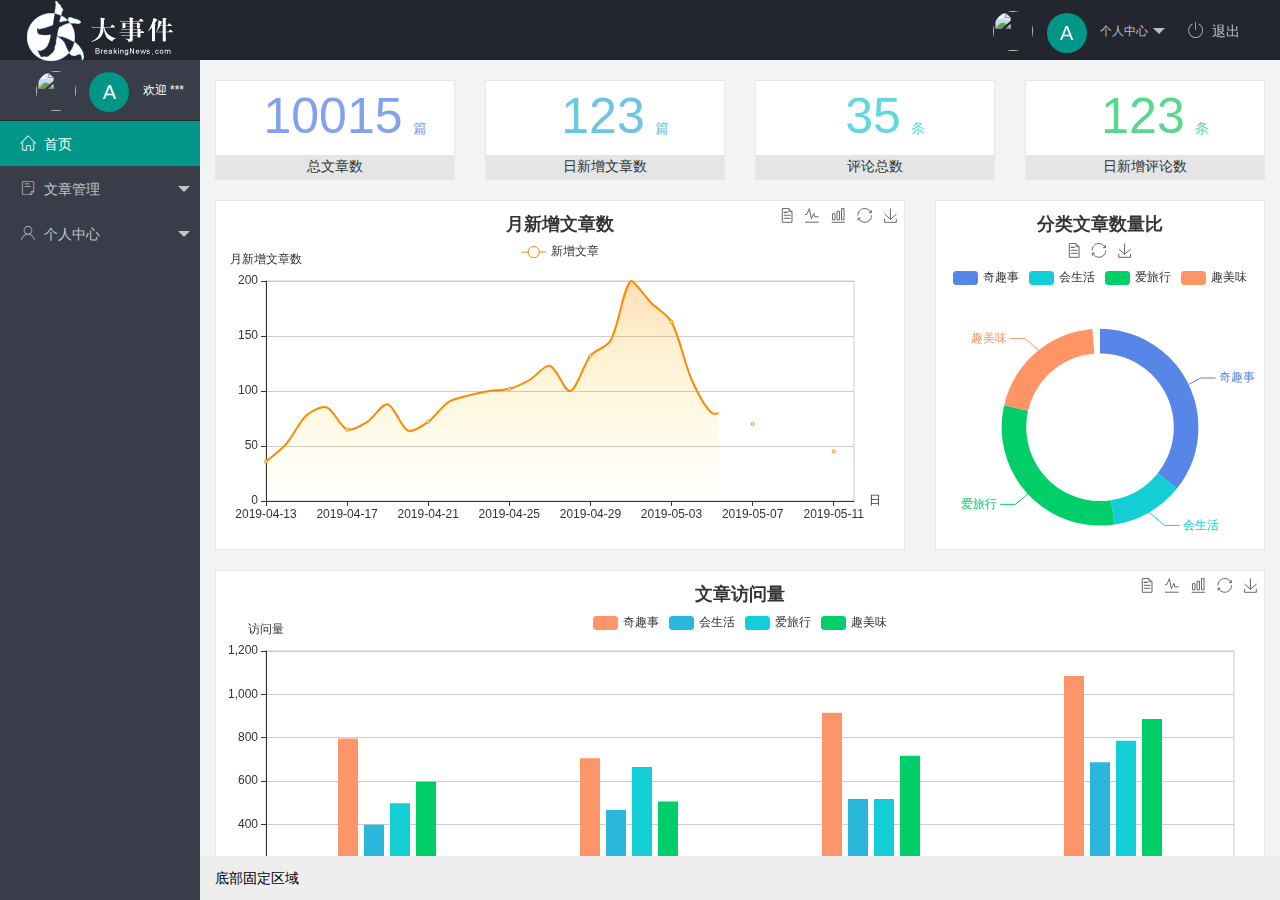
==== commit 3fa0b999: "完成个人中心-修改信息功能开发" ====
--- a/index.html
+++ b/index.html
@@ -63,7 +63,8 @@
                     <li class="layui-nav-item">
                         <a href="javascript:;"><span class="iconfont icon-user"></span>个人中心</a>
                         <dl class="layui-nav-child">
-                            <dd><a href="javascript:;"><i class="layui-icon layui-icon-app"></i>基本资料</a></dd>
+                            <dd><a href="./user/user_info.html" target="fm"><i
+                                        class="layui-icon layui-icon-app"></i>基本资料</a></dd>
                             <dd><a href="javascript:;"><i class="layui-icon layui-icon-app"></i>更换头像</a></dd>
                             <dd><a href="javascript:;"><i class="layui-icon layui-icon-app"></i>重置密码</a></dd>
                         </dl>
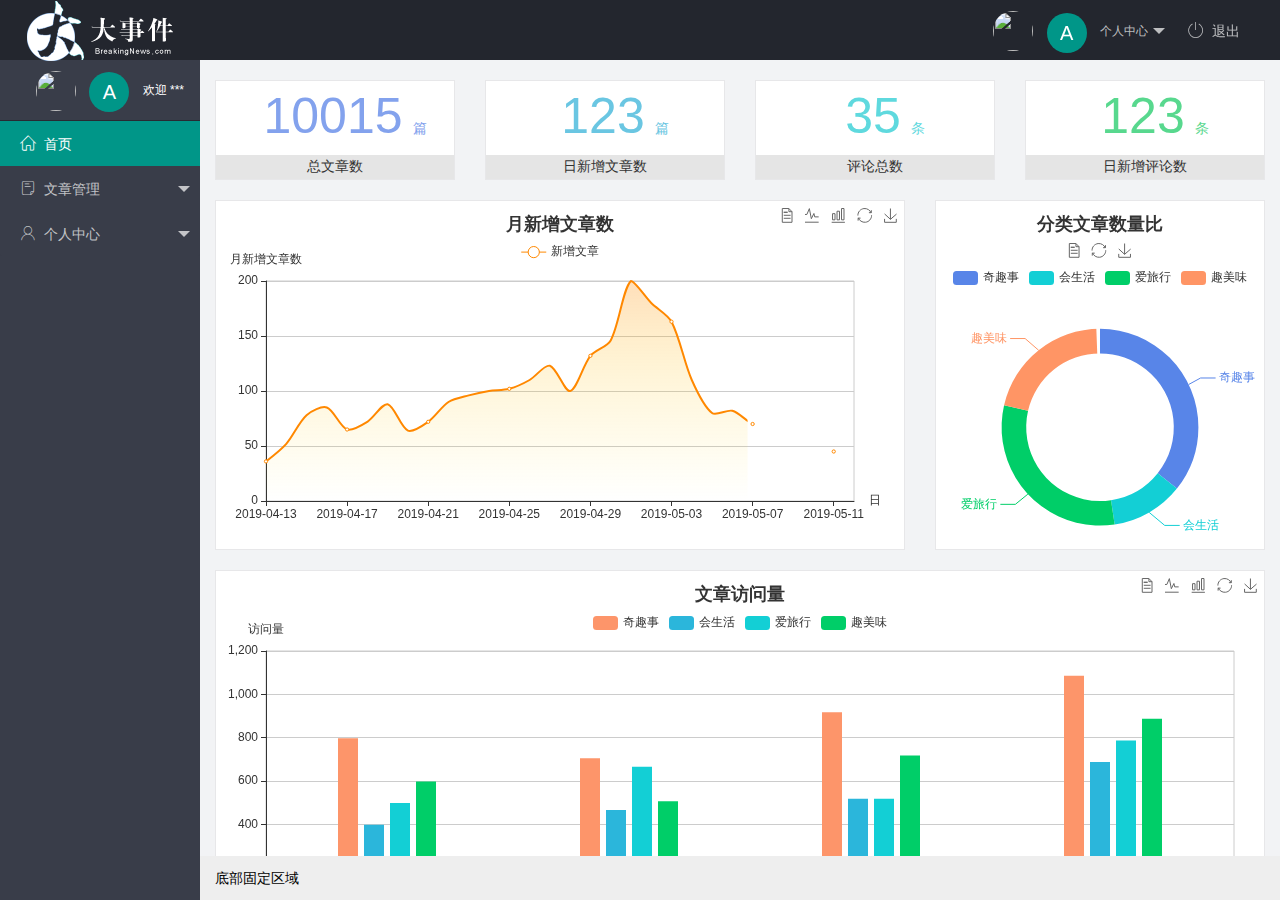
==== commit bf0f6a57: "完成重置密码功能开发" ====
--- a/index.html
+++ b/index.html
@@ -65,8 +65,8 @@
                         <dl class="layui-nav-child">
                             <dd><a href="./user/user_info.html" target="fm"><i
                                         class="layui-icon layui-icon-app"></i>基本资料</a></dd>
-                            <dd><a href="javascript:;"><i class="layui-icon layui-icon-app"></i>更换头像</a></dd>
-                            <dd><a href="javascript:;"><i class="layui-icon layui-icon-app"></i>重置密码</a></dd>
+                            <dd><a href="./user/user_avatar.html" target="fm"><i class="layui-icon layui-icon-app"></i>更换头像</a></dd>
+                            <dd><a href="./user/user_pwd.html" target="fm"><i class="layui-icon layui-icon-app"></i>重置密码</a></dd>
                         </dl>
                     </li>
 
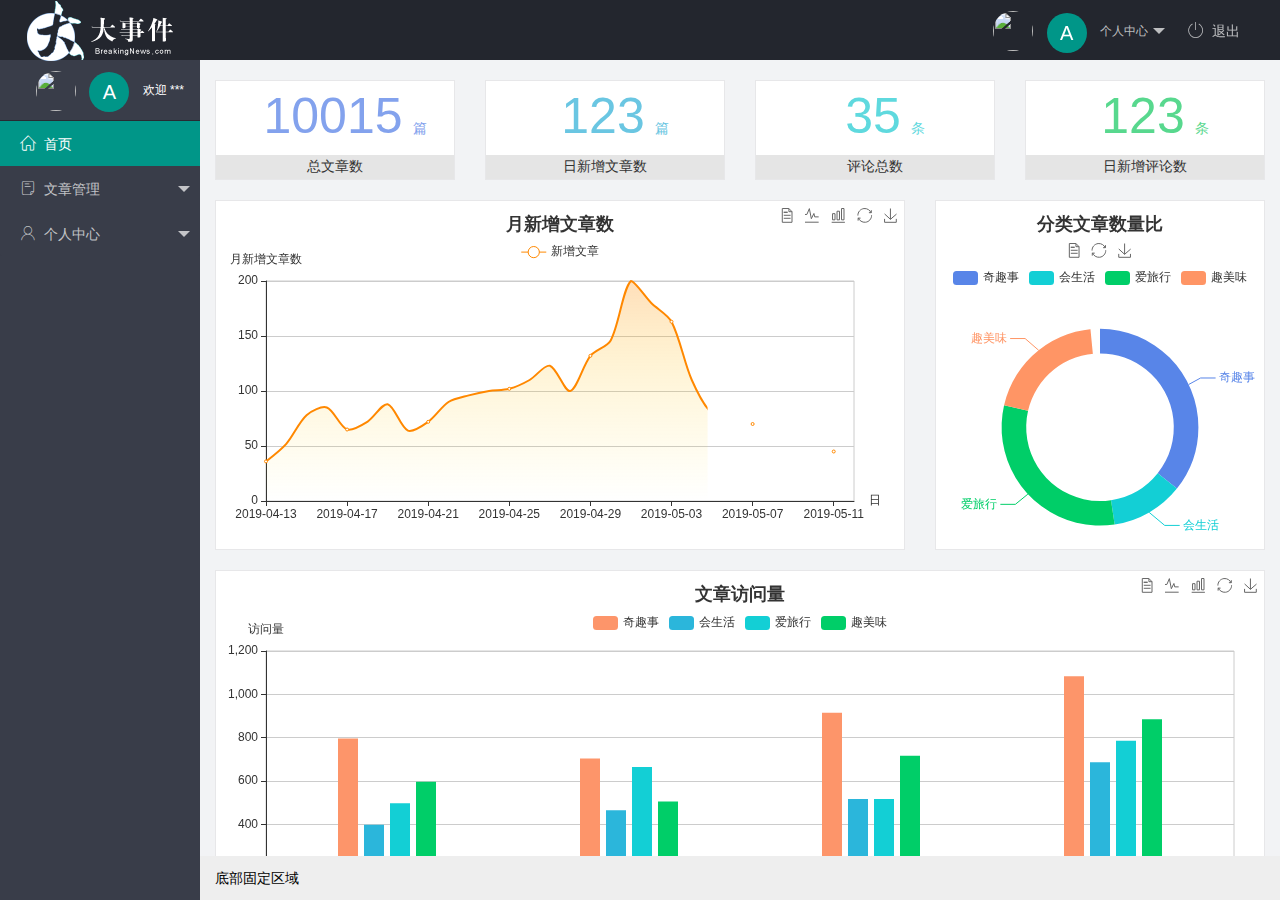
==== commit 0ce88cc8: "完成了个人中心的开发" ====
--- a/index.html
+++ b/index.html
@@ -26,9 +26,9 @@
                         <span class="text-avatar">A</span> 个人中心
                     </a>
                     <dl class="layui-nav-child">
-                        <dd><a href="">基本资料</a></dd>
-                        <dd><a href="">更换头像</a></dd>
-                        <dd><a href="">重置密码</a></dd>
+                        <dd><a href="/user/user_info.html" target="fm">基本资料</a></dd>
+                        <dd><a href="/user/user_avatar.html" target="fm">更换头像</a></dd>
+                        <dd><a href="/user/user_pwd.html" target="fm">重置密码</a></dd>
                     </dl>
                 </li>
                 <li class="layui-nav-item" lay-header-event="menuRight" lay-unselect>
@@ -65,8 +65,10 @@
                         <dl class="layui-nav-child">
                             <dd><a href="./user/user_info.html" target="fm"><i
                                         class="layui-icon layui-icon-app"></i>基本资料</a></dd>
-                            <dd><a href="./user/user_avatar.html" target="fm"><i class="layui-icon layui-icon-app"></i>更换头像</a></dd>
-                            <dd><a href="./user/user_pwd.html" target="fm"><i class="layui-icon layui-icon-app"></i>重置密码</a></dd>
+                            <dd><a href="./user/user_avatar.html" target="fm"><i
+                                        class="layui-icon layui-icon-app"></i>更换头像</a></dd>
+                            <dd><a href="./user/user_pwd.html" target="fm"><i
+                                        class="layui-icon layui-icon-app"></i>重置密码</a></dd>
                         </dl>
                     </li>
 
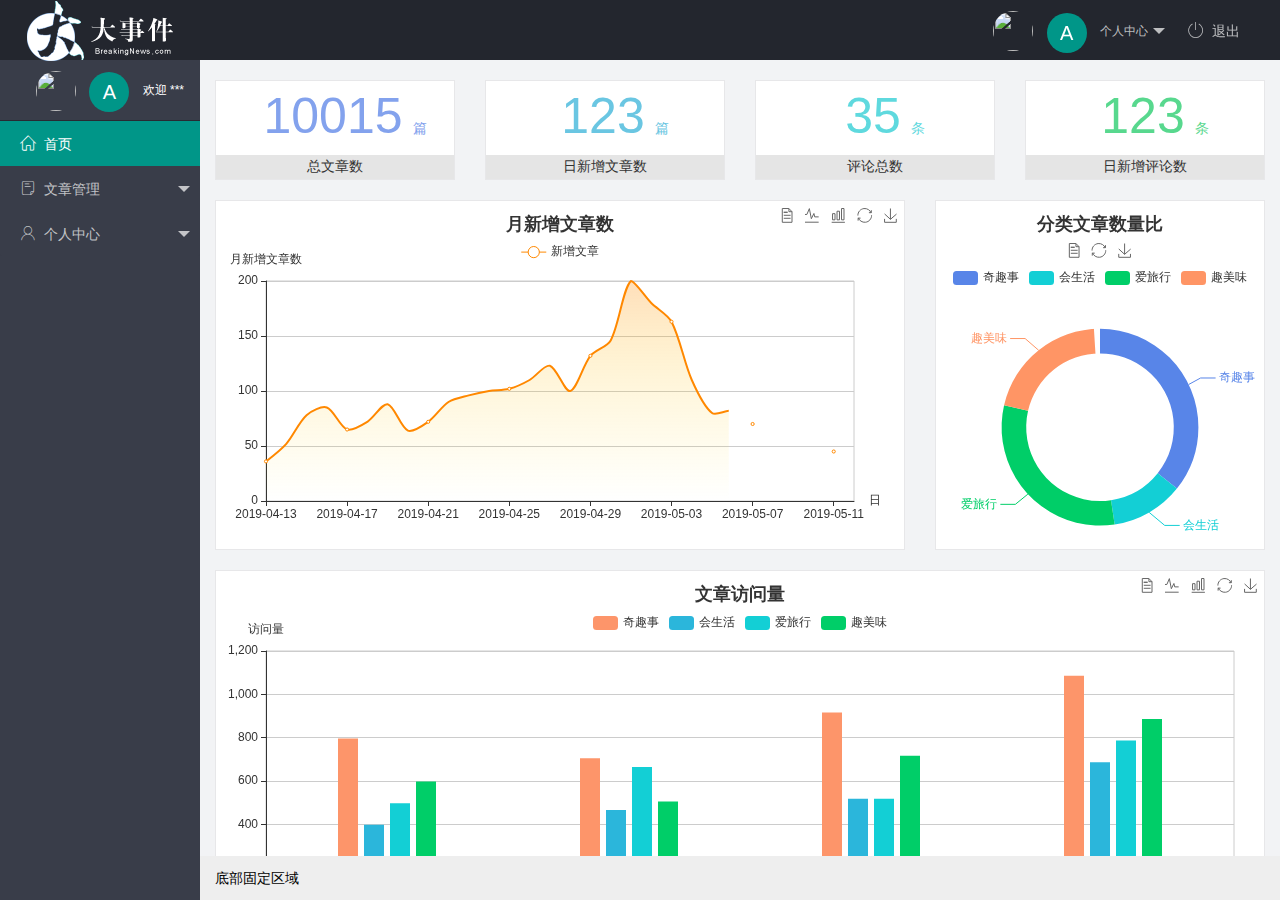
==== commit 8b8cd001: "完成文章类别功能开发" ====
--- a/index.html
+++ b/index.html
@@ -55,8 +55,10 @@
                     <li class="layui-nav-item ">
                         <a class="" href="javascript:;"><span class="iconfont icon-16"></span>文章管理</a>
                         <dl class="layui-nav-child">
-                            <dd><a href="javascript:;"><i class="layui-icon layui-icon-app"></i>文章类别</a></dd>
-                            <dd><a href="javascript:;"><i class="layui-icon layui-icon-app"></i>文章列表</a></dd>
+                            <dd><a href="/article/art_cate.html" target="fm"><i
+                                        class="layui-icon layui-icon-app"></i>文章类别</a></dd>
+                            <dd><a href="/article/art_list.html" target="fm"><i
+                                        class="layui-icon layui-icon-app"></i>文章列表</a></dd>
                             <dd><a href="javascript:;"><i class="layui-icon layui-icon-app"></i>发表文章</a></dd>
                         </dl>
                     </li>
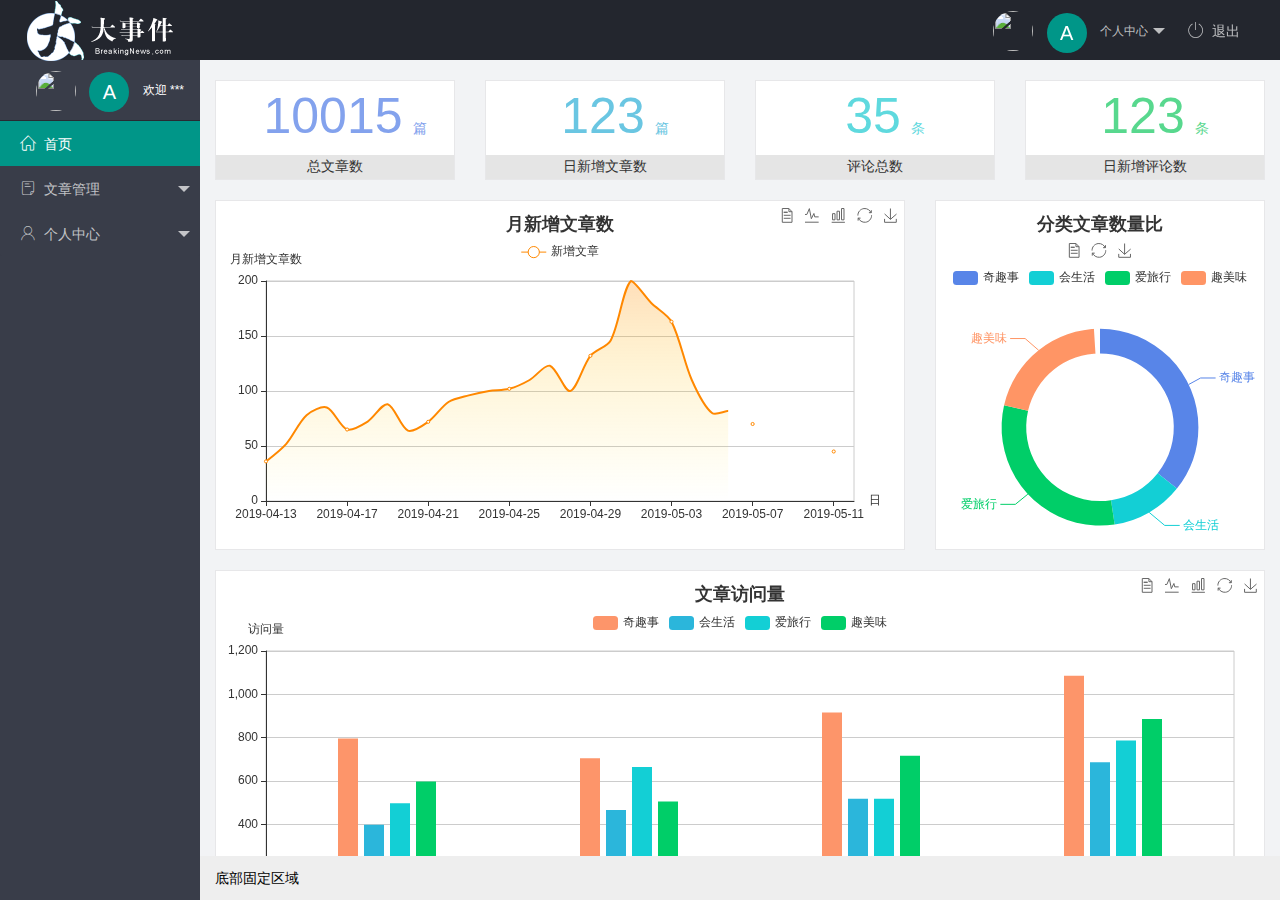
==== commit 9ff59692: "完成了文章管理功能开发" ====
--- a/index.html
+++ b/index.html
@@ -59,7 +59,7 @@
                                         class="layui-icon layui-icon-app"></i>文章类别</a></dd>
                             <dd><a href="/article/art_list.html" target="fm"><i
                                         class="layui-icon layui-icon-app"></i>文章列表</a></dd>
-                            <dd><a href="javascript:;"><i class="layui-icon layui-icon-app"></i>发表文章</a></dd>
+                            <dd><a href="/article/art_pub.html" target="fm"><i class="layui-icon layui-icon-app"></i>发表文章</a></dd>
                         </dl>
                     </li>
                     <li class="layui-nav-item">
